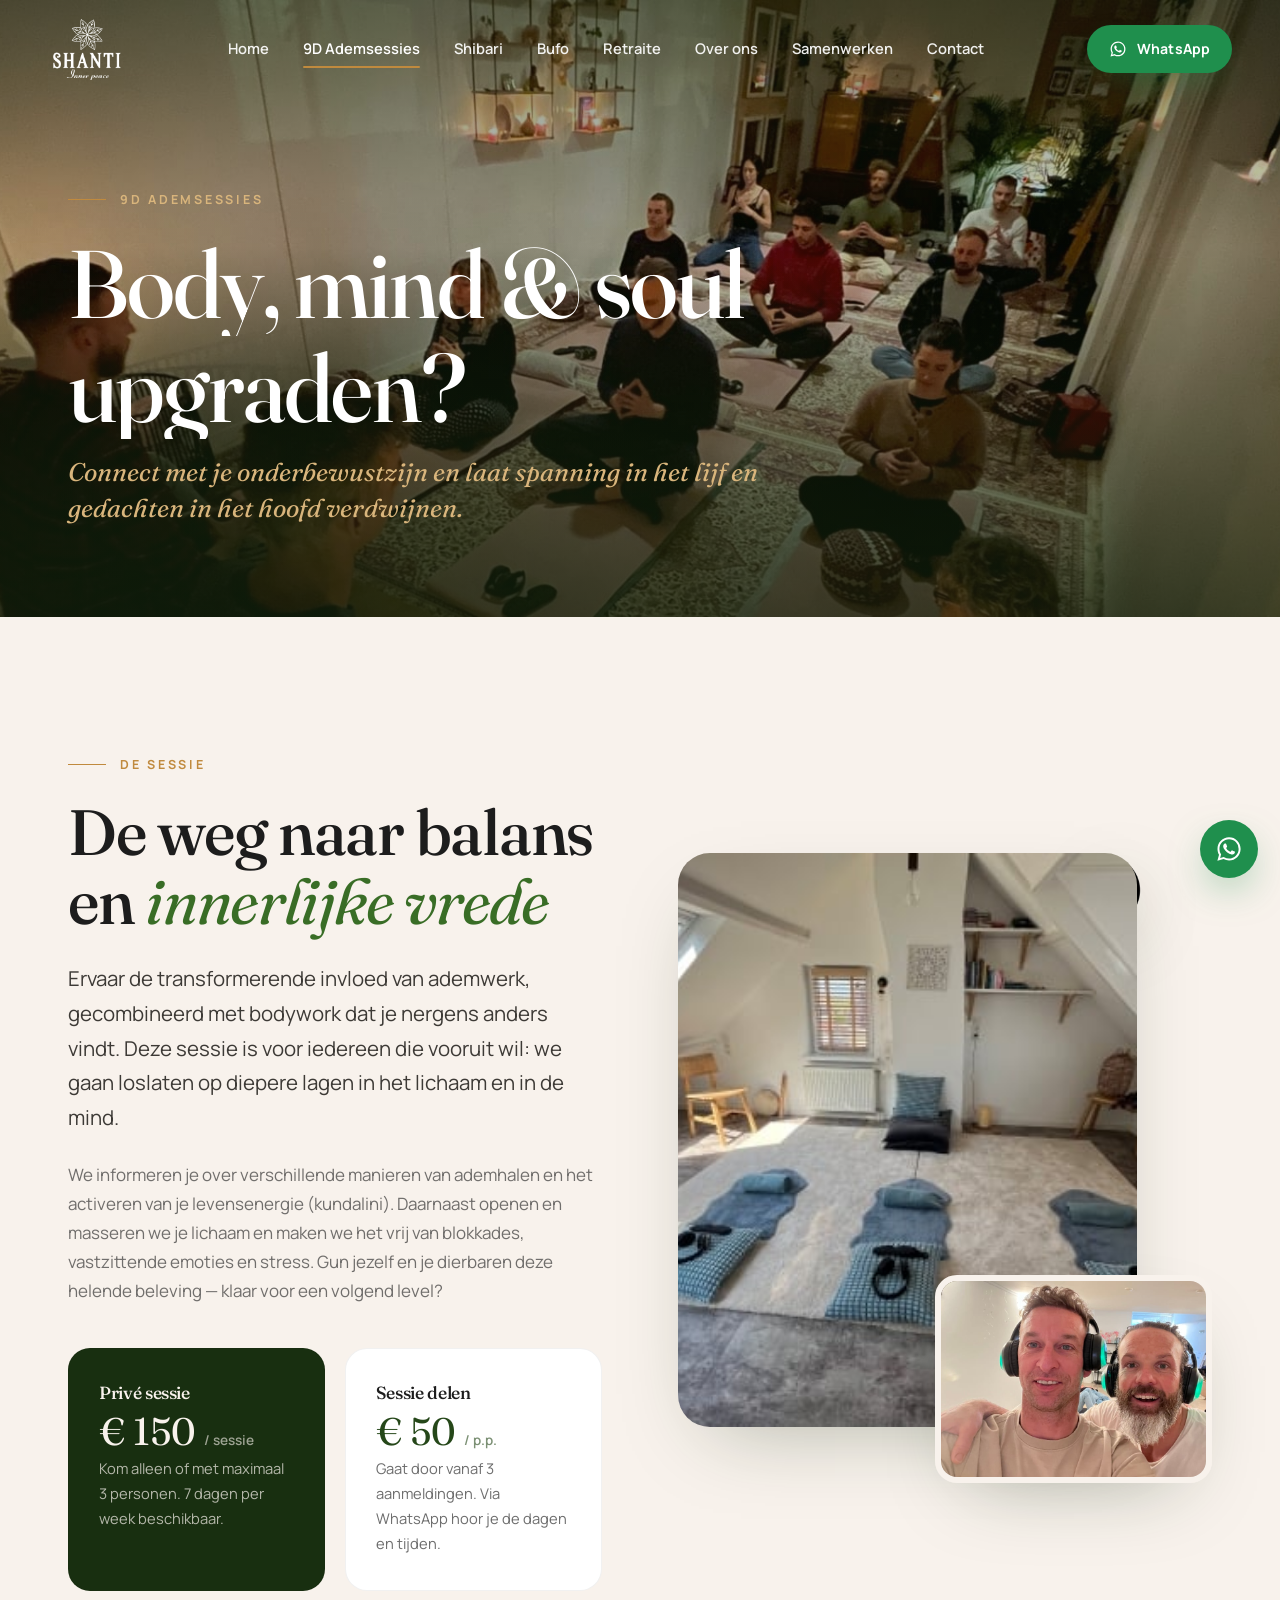
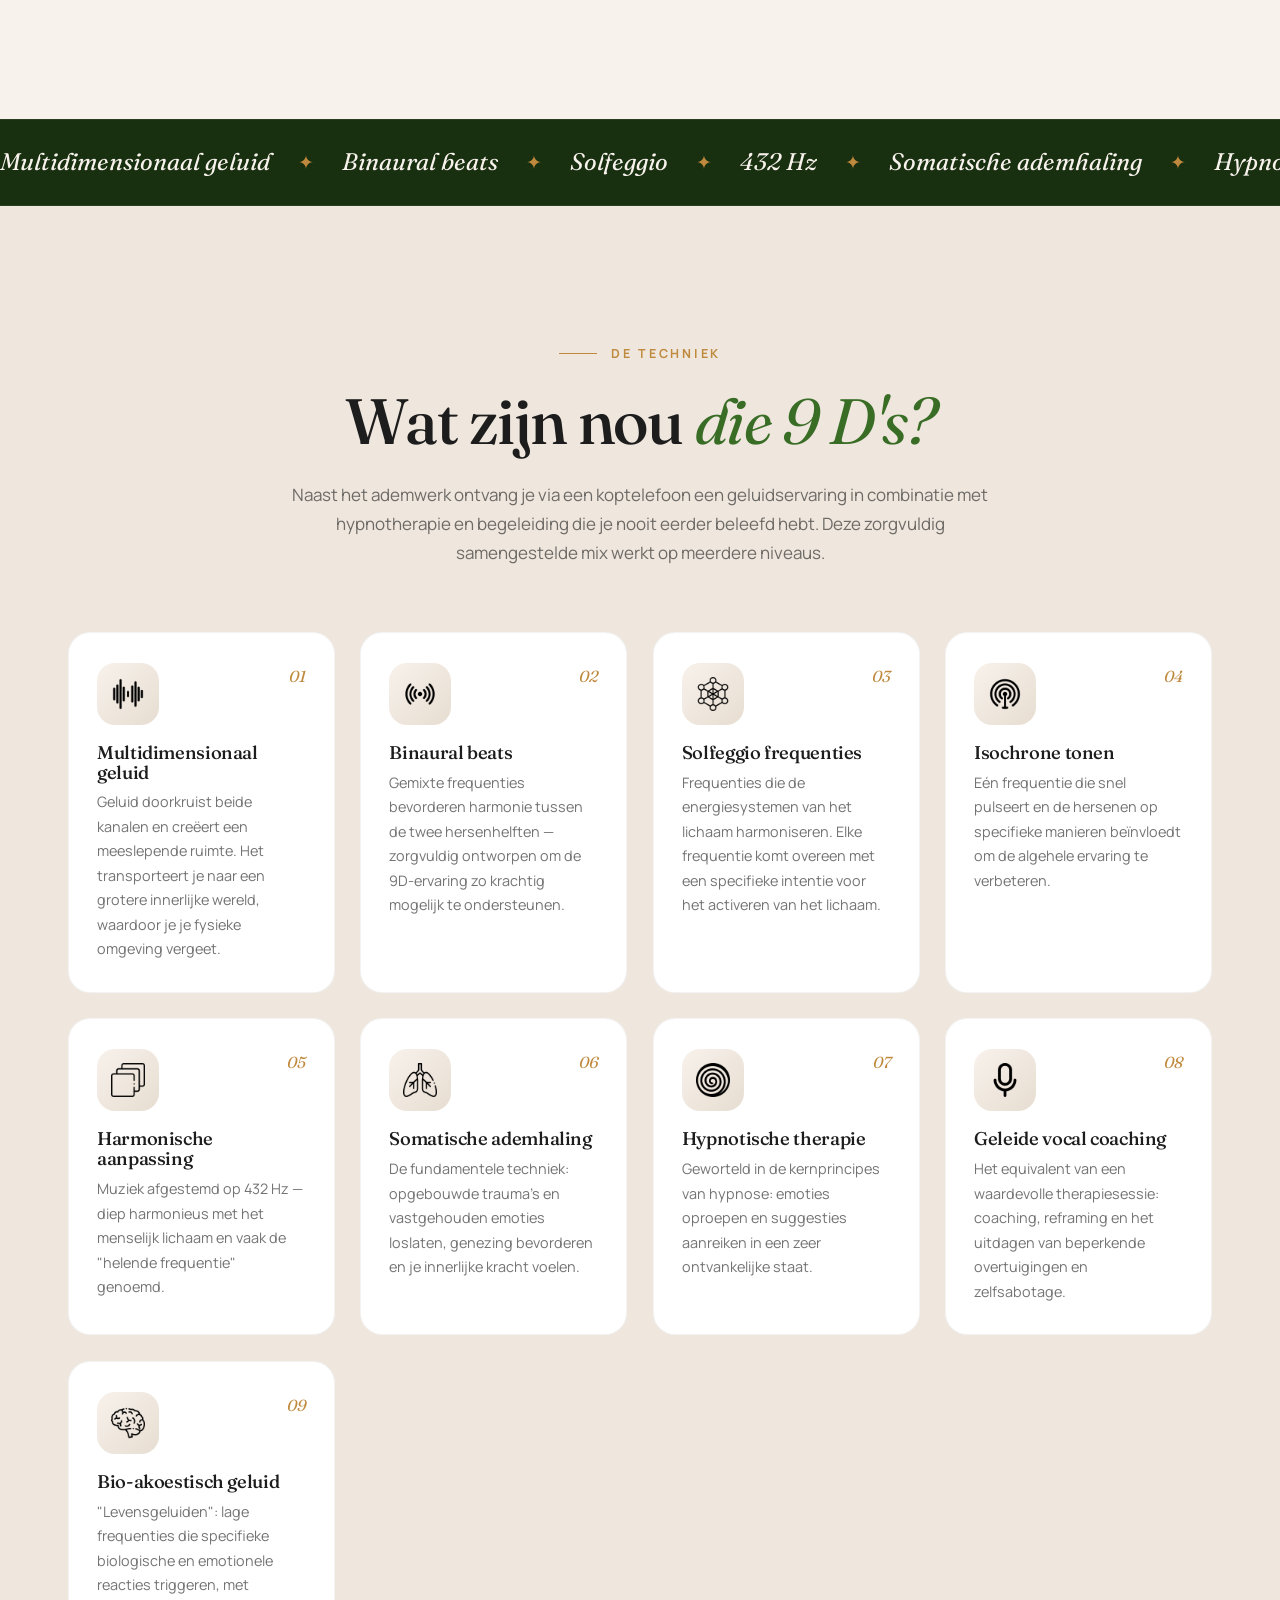
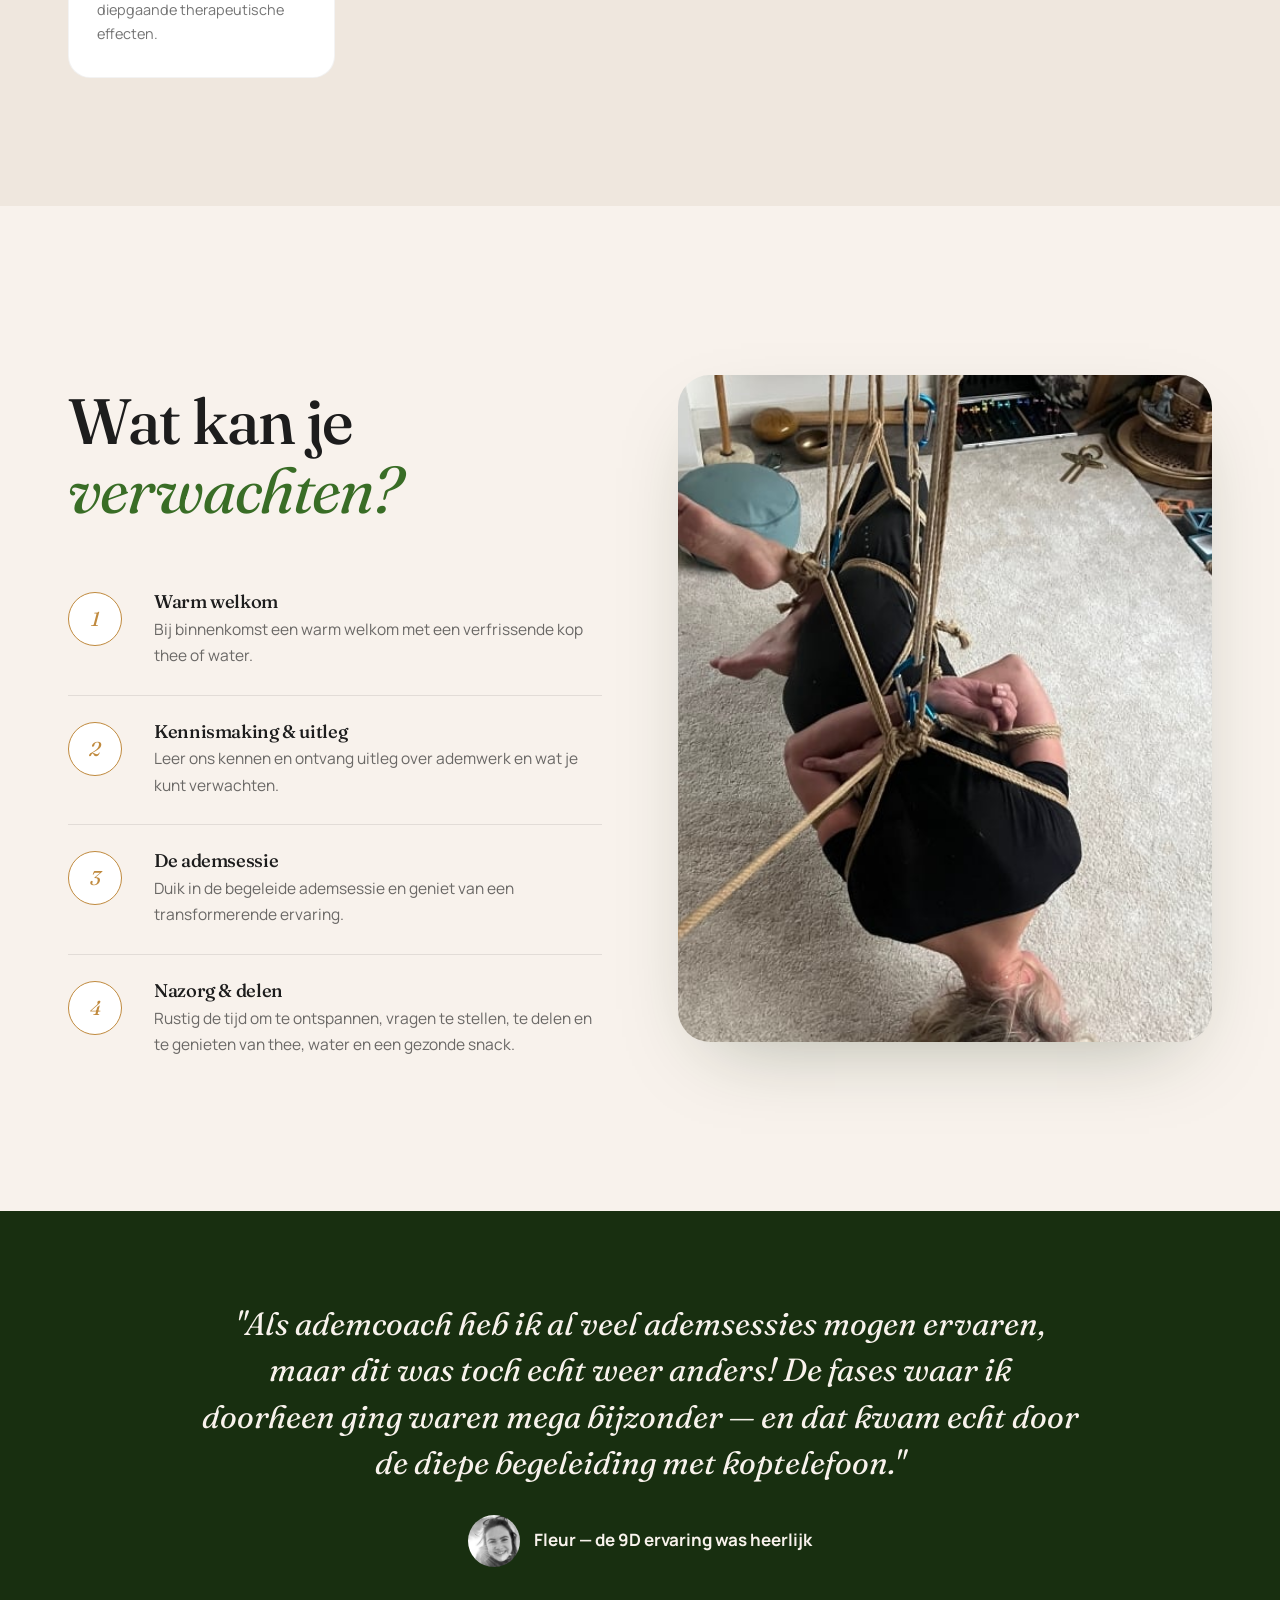
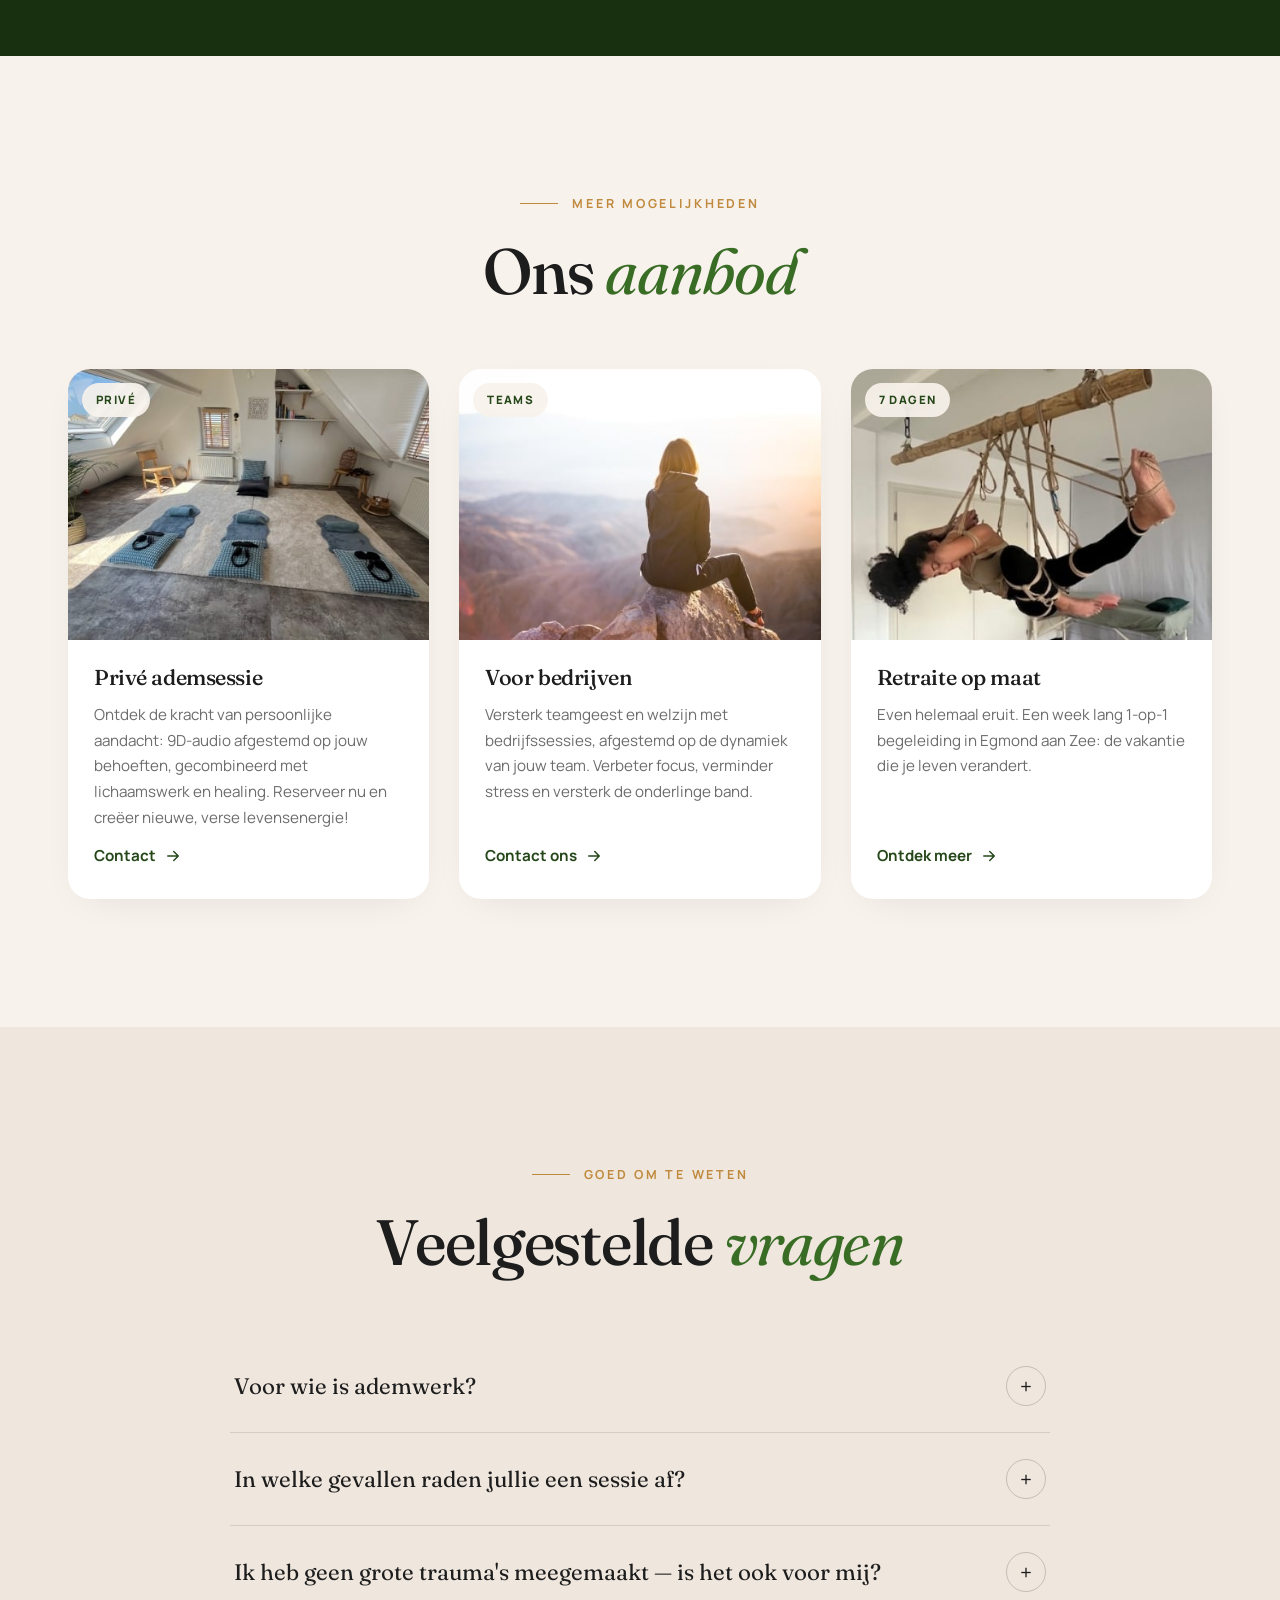
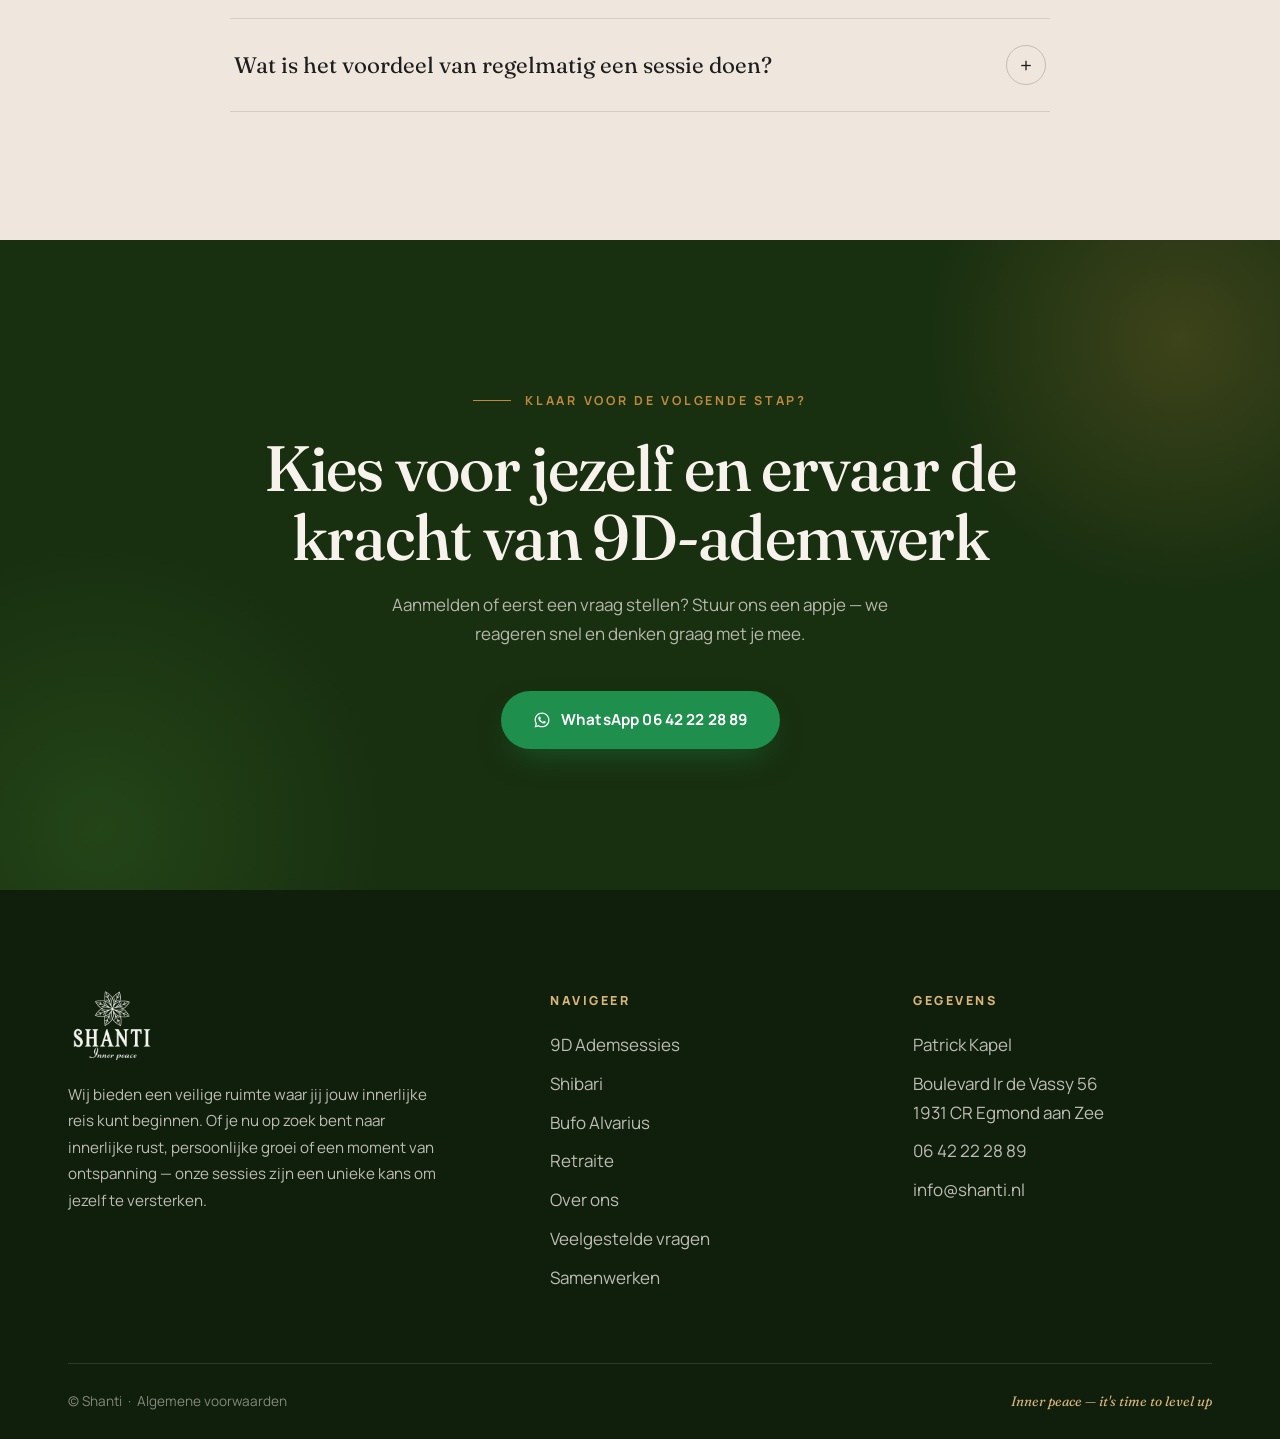
==== 9d-ademsessies.html @ 588453ff "Shanti website remake — moderne UI met behoud van originele assets en huisstijl Co-Authored-By: Clau" ====
<!DOCTYPE html>
<html lang="nl">
<head>
  <meta charset="UTF-8">
  <meta name="viewport" content="width=device-width, initial-scale=1.0">
  <title>9D Ademsessies — Shanti | Body, mind & soul upgraden</title>
  <meta name="description" content="Ervaar de transformerende kracht van 9D ademwerk gecombineerd met bodywork. Privé of in een groep, 7 dagen per week in Egmond aan Zee.">
  <link rel="icon" type="image/png" href="assets/img/118963-t_a25df9db78f440069de11b33a44d180a-500x500.png">
  <link rel="preconnect" href="https://fonts.googleapis.com">
  <link rel="preconnect" href="https://fonts.gstatic.com" crossorigin>
  <link href="https://fonts.googleapis.com/css2?family=Fraunces:ital,opsz,wght@0,9..144,400;0,9..144,500;0,9..144,600;1,9..144,400;1,9..144,500&family=Manrope:wght@400;600;700;800&display=swap" rel="stylesheet">
  <link rel="stylesheet" href="assets/css/style.css">
</head>
<body>

  <header class="site-header header-on-hero">
    <div class="container-wide">
      <a class="brand" href="index.html" aria-label="Shanti — home">
        <img src="assets/img/phoenix-logo-350x120-2-1.png" alt="Shanti — Inner peace">
      </a>
      <nav class="main-nav" aria-label="Hoofdmenu">
        <a href="index.html">Home</a>
        <a href="9d-ademsessies.html" class="active">9D Ademsessies</a>
        <a href="shibari.html">Shibari</a>
        <a href="bufo.html">Bufo</a>
        <a href="retraite.html">Retraite</a>
        <a href="over-ons.html">Over ons</a>
        <a href="samenwerken.html">Samenwerken</a>
        <a href="contact.html">Contact</a>
      </nav>
      <div class="header-cta">
        <a class="btn btn-whatsapp" href="https://wa.me/31642222889" target="_blank" rel="noopener"><svg viewBox="0 0 24 24" fill="currentColor"><path d="M12.04 2c-5.46 0-9.9 4.44-9.9 9.9 0 1.75.46 3.45 1.32 4.95L2.05 22l5.27-1.38a9.87 9.87 0 0 0 4.72 1.2h.01c5.46 0 9.9-4.44 9.9-9.9 0-2.65-1.03-5.14-2.9-7.01A9.82 9.82 0 0 0 12.04 2zm0 18.15h-.01a8.2 8.2 0 0 1-4.18-1.15l-.3-.18-3.12.82.83-3.04-.2-.31a8.2 8.2 0 0 1-1.26-4.38c0-4.54 3.7-8.23 8.24-8.23 2.2 0 4.27.86 5.82 2.42a8.18 8.18 0 0 1 2.41 5.83c0 4.54-3.7 8.22-8.23 8.22zm4.52-6.16c-.25-.12-1.47-.72-1.69-.81-.23-.08-.39-.12-.56.13-.17.24-.64.8-.78.97-.14.16-.29.18-.54.06-.25-.12-1.05-.39-1.99-1.23-.74-.66-1.23-1.47-1.38-1.72-.14-.25-.02-.38.11-.51.11-.11.25-.29.37-.43.12-.14.17-.25.25-.41.08-.17.04-.31-.02-.43-.06-.12-.56-1.34-.76-1.84-.2-.48-.41-.42-.56-.43h-.48c-.17 0-.43.06-.66.31-.22.25-.86.85-.86 2.07 0 1.22.89 2.4 1.01 2.56.12.17 1.75 2.67 4.23 3.74.59.26 1.05.41 1.41.52.59.19 1.13.16 1.56.1.48-.07 1.47-.6 1.67-1.18.21-.58.21-1.07.15-1.18-.06-.1-.23-.16-.48-.28z"/></svg> WhatsApp</a>
      </div>
      <button class="nav-toggle" aria-label="Menu" aria-expanded="false"><span></span><span></span><span></span></button>
    </div>
  </header>

  <div class="mobile-menu" aria-hidden="true">
    <a class="menu-link" href="index.html"><span class="num">01</span>Home</a>
    <a class="menu-link active" href="9d-ademsessies.html"><span class="num">02</span>9D Ademsessies</a>
    <a class="menu-link" href="shibari.html"><span class="num">03</span>Shibari</a>
    <a class="menu-link" href="bufo.html"><span class="num">04</span>Bufo</a>
    <a class="menu-link" href="retraite.html"><span class="num">05</span>Retraite</a>
    <a class="menu-link" href="over-ons.html"><span class="num">06</span>Over ons</a>
    <a class="menu-link" href="samenwerken.html"><span class="num">07</span>Samenwerken</a>
    <a class="menu-link" href="contact.html"><span class="num">08</span>Contact</a>
    <div class="menu-footer">
      Boulevard Ir de Vassy 56, Egmond aan Zee<br>
      <a href="https://wa.me/31642222889">06 42 22 28 89</a> &nbsp;·&nbsp; <a href="mailto:info@shanti.nl">info@shanti.nl</a>
    </div>
  </div>

  <main>

  <section class="page-hero">
    <div class="hero-media">
      <img src="assets/img/image000013-1920x650-1.jpeg" alt="">
    </div>
    <div class="hero-overlay"></div>
    <div class="hero-content">
      <div class="container">
        <span class="eyebrow" style="color:var(--gold-soft)" data-reveal>9D Ademsessies</span>
        <h1 class="display-xl words">Body, mind &amp; soul upgraden?</h1>
        <p class="hero-sub" data-reveal>Connect met je onderbewustzijn en laat spanning in het lijf en gedachten in het hoofd verdwijnen.</p>
      </div>
    </div>
  </section>

  <section class="section">
    <div class="container">
      <div class="split">
        <div>
          <span class="eyebrow" data-reveal>De sessie</span>
          <h2 class="display-lg" data-reveal>De weg naar balans en <em class="accent">innerlijke vrede</em></h2>
          <p class="lead mt-2" data-reveal>Ervaar de transformerende invloed van ademwerk, gecombineerd met bodywork dat je nergens anders vindt. Deze sessie is voor iedereen die vooruit wil: we gaan loslaten op diepere lagen in het lichaam en in de mind.</p>
          <p class="mt-2 muted" data-reveal>We informeren je over verschillende manieren van ademhalen en het activeren van je levensenergie (kundalini). Daarnaast openen en masseren we je lichaam en maken we het vrij van blokkades, vastzittende emoties en stress. Gun jezelf en je dierbaren deze helende beleving — klaar voor een volgend level?</p>
          <div class="price-cards mt-3" data-stagger>
            <div class="price-card featured">
              <h3>Privé sessie</h3>
              <div class="price">€ 150 <small>/ sessie</small></div>
              <p>Kom alleen of met maximaal 3 personen. 7 dagen per week beschikbaar.</p>
            </div>
            <div class="price-card">
              <h3>Sessie delen</h3>
              <div class="price">€ 50 <small>/ p.p.</small></div>
              <p>Gaat door vanaf 3 aanmeldingen. Via WhatsApp hoor je de dagen en tijden.</p>
            </div>
          </div>
        </div>
        <div class="split-media">
          <div class="collage" data-reveal="scale">
            <img class="badge-float" src="assets/img/9d-verified-facilitator-b-2-500x495.png" alt="9D Verified Facilitator">
            <div class="frame frame-main"><img src="assets/img/img_7034-450x338.jpg" alt="De 9D sessieruimte" loading="lazy"></div>
            <div class="frame-float"><img src="assets/img/img_7492-800x600-1.jpg" alt="Deelnemers tijdens een ademsessie" loading="lazy"></div>
          </div>
        </div>
      </div>
    </div>
  </section>

  <div class="marquee" aria-hidden="true">
    <div class="marquee-track">
      <span>Multidimensionaal geluid</span><span>Binaural beats</span><span>Solfeggio</span><span>432 Hz</span><span>Somatische ademhaling</span><span>Hypnotherapie</span>
      <span>Multidimensionaal geluid</span><span>Binaural beats</span><span>Solfeggio</span><span>432 Hz</span><span>Somatische ademhaling</span><span>Hypnotherapie</span>
    </div>
  </div>

  <section class="section bg-cream-2">
    <div class="container">
      <div class="section-head center">
        <span class="eyebrow" data-reveal>De techniek</span>
        <h2 class="display-lg" data-reveal>Wat zijn nou <em class="accent">die 9 D's?</em></h2>
        <p class="mt-2 muted" data-reveal>Naast het ademwerk ontvang je via een koptelefoon een geluidservaring in combinatie met hypnotherapie en begeleiding die je nooit eerder beleefd hebt. Deze zorgvuldig samengestelde mix werkt op meerdere niveaus.</p>
      </div>
      <div class="icon-grid" data-stagger>
        <div class="icon-card"><span class="num">01</span><div class="icon-wrap"><img src="assets/img/sound-90x90.png" alt=""></div><h3>Multidimensionaal geluid</h3><p>Geluid doorkruist beide kanalen en creëert een meeslepende ruimte. Het transporteert je naar een grotere innerlijke wereld, waardoor je je fysieke omgeving vergeet.</p></div>
        <div class="icon-card"><span class="num">02</span><div class="icon-wrap"><img src="assets/img/frequency-90x90.png" alt=""></div><h3>Binaural beats</h3><p>Gemixte frequenties bevorderen harmonie tussen de twee hersenhelften — zorgvuldig ontworpen om de 9D-ervaring zo krachtig mogelijk te ondersteunen.</p></div>
        <div class="icon-card"><span class="num">03</span><div class="icon-wrap"><img src="assets/img/hexagon-90x90.png" alt=""></div><h3>Solfeggio frequenties</h3><p>Frequenties die de energiesystemen van het lichaam harmoniseren. Elke frequentie komt overeen met een specifieke intentie voor het activeren van het lichaam.</p></div>
        <div class="icon-card"><span class="num">04</span><div class="icon-wrap"><img src="assets/img/radio-antenna-90x90.png" alt=""></div><h3>Isochrone tonen</h3><p>Eén frequentie die snel pulseert en de hersenen op specifieke manieren beïnvloedt om de algehele ervaring te verbeteren.</p></div>
        <div class="icon-card"><span class="num">05</span><div class="icon-wrap"><img src="assets/img/layer-90x90.png" alt=""></div><h3>Harmonische aanpassing</h3><p>Muziek afgestemd op 432 Hz — diep harmonieus met het menselijk lichaam en vaak de "helende frequentie" genoemd.</p></div>
        <div class="icon-card"><span class="num">06</span><div class="icon-wrap"><img src="assets/img/lungs-90x90.png" alt=""></div><h3>Somatische ademhaling</h3><p>De fundamentele techniek: opgebouwde trauma's en vastgehouden emoties loslaten, genezing bevorderen en je innerlijke kracht voelen.</p></div>
        <div class="icon-card"><span class="num">07</span><div class="icon-wrap"><img src="assets/img/hypnosis-90x90-1.png" alt=""></div><h3>Hypnotische therapie</h3><p>Geworteld in de kernprincipes van hypnose: emoties oproepen en suggesties aanreiken in een zeer ontvankelijke staat.</p></div>
        <div class="icon-card"><span class="num">08</span><div class="icon-wrap"><img src="assets/img/microphone-90x90.png" alt=""></div><h3>Geleide vocal coaching</h3><p>Het equivalent van een waardevolle therapiesessie: coaching, reframing en het uitdagen van beperkende overtuigingen en zelfsabotage.</p></div>
        <div class="icon-card"><span class="num">09</span><div class="icon-wrap"><img src="assets/img/brainstorm-90x90.png" alt=""></div><h3>Bio-akoestisch geluid</h3><p>"Levensgeluiden": lage frequenties die specifieke biologische en emotionele reacties triggeren, met diepgaande therapeutische effecten.</p></div>
      </div>
    </div>
  </section>

  <section class="section">
    <div class="container">
      <div class="split">
        <div>
          <span class="eyebrow" data-reveal>Zo werkt het</span>
          <h2 class="display-lg" data-reveal>Wat kan je <em class="accent">verwachten?</em></h2>
          <div class="steps mt-3">
            <div class="step" data-reveal><div class="step-num">1</div><div><h3>Warm welkom</h3><p>Bij binnenkomst een warm welkom met een verfrissende kop thee of water.</p></div></div>
            <div class="step" data-reveal><div class="step-num">2</div><div><h3>Kennismaking &amp; uitleg</h3><p>Leer ons kennen en ontvang uitleg over ademwerk en wat je kunt verwachten.</p></div></div>
            <div class="step" data-reveal><div class="step-num">3</div><div><h3>De ademsessie</h3><p>Duik in de begeleide ademsessie en geniet van een transformerende ervaring.</p></div></div>
            <div class="step" data-reveal><div class="step-num">4</div><div><h3>Nazorg &amp; delen</h3><p>Rustig de tijd om te ontspannen, vragen te stellen, te delen en te genieten van thee, water en een gezonde snack.</p></div></div>
          </div>
        </div>
        <div class="split-media">
          <div class="frame frame-tall" data-reveal="scale"><img src="assets/img/img_7739-800x600-1.jpg" alt="Begeleiding tijdens een sessie" loading="lazy"></div>
        </div>
      </div>
    </div>
  </section>

  <section class="section bg-green on-dark section-tight">
    <div class="container">
      <div class="quote-featured" data-reveal>
        <blockquote>"Als ademcoach heb ik al veel ademsessies mogen ervaren, maar dit was toch echt weer anders! De fases waar ik doorheen ging waren mega bijzonder — en dat kwam echt door de diepe begeleiding met koptelefoon."</blockquote>
        <div class="quote-author"><img src="assets/img/amelie-120x120.jpg" alt="">Fleur — de 9D ervaring was heerlijk</div>
      </div>
    </div>
  </section>

  <section class="section">
    <div class="container">
      <div class="section-head center">
        <span class="eyebrow" data-reveal>Meer mogelijkheden</span>
        <h2 class="display-lg" data-reveal>Ons <em class="accent">aanbod</em></h2>
      </div>
      <div class="cards-grid" data-stagger>
        <a class="offer-card" href="contact.html">
          <div class="card-media"><span class="card-tag">Privé</span><img src="assets/img/img_7034-1-500x333.jpg" alt="Privé ademsessie" loading="lazy"></div>
          <div class="card-body">
            <h3>Privé ademsessie</h3>
            <p>Ontdek de kracht van persoonlijke aandacht: 9D-audio afgestemd op jouw behoeften, gecombineerd met lichaamswerk en healing. Reserveer nu en creëer nieuwe, verse levensenergie!</p>
            <span class="link-arrow">Contact <svg viewBox="0 0 24 24" fill="none" stroke="currentColor" stroke-width="2" stroke-linecap="round" stroke-linejoin="round"><path d="M5 12h14M13 6l6 6-6 6"/></svg></span>
          </div>
        </a>
        <a class="offer-card" href="samenwerken.html">
          <div class="card-media"><span class="card-tag">Teams</span><img src="assets/img/people-2591874_1280-500x333-2.jpg" alt="Bedrijfssessies" loading="lazy"></div>
          <div class="card-body">
            <h3>Voor bedrijven</h3>
            <p>Versterk teamgeest en welzijn met bedrijfssessies, afgestemd op de dynamiek van jouw team. Verbeter focus, verminder stress en versterk de onderlinge band.</p>
            <span class="link-arrow">Contact ons <svg viewBox="0 0 24 24" fill="none" stroke="currentColor" stroke-width="2" stroke-linecap="round" stroke-linejoin="round"><path d="M5 12h14M13 6l6 6-6 6"/></svg></span>
          </div>
        </a>
        <a class="offer-card" href="retraite.html">
          <div class="card-media"><span class="card-tag">7 dagen</span><img src="assets/img/img_7881-500x333-1.jpg" alt="Retraite" loading="lazy"></div>
          <div class="card-body">
            <h3>Retraite op maat</h3>
            <p>Even helemaal eruit. Een week lang 1-op-1 begeleiding in Egmond aan Zee: de vakantie die je leven verandert.</p>
            <span class="link-arrow">Ontdek meer <svg viewBox="0 0 24 24" fill="none" stroke="currentColor" stroke-width="2" stroke-linecap="round" stroke-linejoin="round"><path d="M5 12h14M13 6l6 6-6 6"/></svg></span>
          </div>
        </a>
      </div>
    </div>
  </section>

  <section class="section bg-cream-2">
    <div class="container">
      <div class="section-head center">
        <span class="eyebrow" data-reveal>Goed om te weten</span>
        <h2 class="display-lg" data-reveal>Veelgestelde <em class="accent">vragen</em></h2>
      </div>
      <div class="accordion" data-reveal>
        <details>
          <summary>Voor wie is ademwerk? <span class="acc-icon"></span></summary>
          <div class="acc-body"><p>Een ademsessie werkt helend op diverse niveaus. Het geeft je de kans om negatieve overtuigingen los te laten, zelfoordelen te verminderen en vastzittende emoties en blokkades vrij te laten. Voel je het verlangen om in je kracht te staan en innerlijke vrijheid te ervaren, dan is ademwerk iets voor jou.</p></div>
        </details>
        <details>
          <summary>In welke gevallen raden jullie een sessie af? <span class="acc-icon"></span></summary>
          <div class="acc-body"><p>Helaas zijn er enkele gevallen waarin deelname aan dit soort transformationeel ademwerk niet mogelijk is:</p>
          <ul><li>Als je momenteel zware medicatie gebruikt</li><li>Bij cardiovasculaire problemen of een hoge hartslag of bloeddruk (boven 140/90)</li><li>Bij een voorgeschiedenis van epilepsie</li><li>Na een recente operatie</li><li>Bij netvliesloslating</li><li>Bij schizofrenie, een andere extreme stoornis of psychose</li><li>Bij een bipolaire depressie</li></ul>
          <p>Dit is om de veiligheid en het welzijn van alle deelnemers te waarborgen.</p></div>
        </details>
        <details>
          <summary>Ik heb geen grote trauma's meegemaakt — is het ook voor mij? <span class="acc-icon"></span></summary>
          <div class="acc-body"><p>Je hoeft geen grote, heftige dingen meegemaakt te hebben om te ervaren dat er dingen zijn die je tegenhouden. Van kinds af aan leren wij gedragingen en gedachtepatronen aan die ons vormen — veelal om ons te beschermen in de situatie van toen. Ervaar je dat aangeleerde overtuigingen je nu niet meer dienen? Doe je soms dingen die niet in lijn zijn met wat je werkelijk vindt? Ervaar je spanning of pijntjes in je lichaam? Dan zou het heel goed kunnen dat je baat hebt bij ademsessies. Vragen over jouw situatie? Kom in contact!</p></div>
        </details>
        <details>
          <summary>Wat is het voordeel van regelmatig een sessie doen? <span class="acc-icon"></span></summary>
          <div class="acc-body"><p>Al bij een eenmalige sessie heb je meestal veel baat. Daarnaast heb je er — net als bij sport, yoga en meditatie — veel profijt van om het regelmatig te doen. Onbewust slaan we veel op in ons lichaam; het opschonen daarvan gaat het beste bij meerdere sessies. Consistent ademsessies blijven doen heeft grote voordelen voor je algehele gezondheid.</p></div>
        </details>
      </div>
    </div>
  </section>

  <section class="cta-band on-dark">
    <div class="container">
      <span class="eyebrow" data-reveal>Klaar voor de volgende stap?</span>
      <h2 class="display-lg" data-reveal>Kies voor jezelf en ervaar de kracht van 9D-ademwerk</h2>
      <p data-reveal>Aanmelden of eerst een vraag stellen? Stuur ons een appje — we reageren snel en denken graag met je mee.</p>
      <div class="hero-actions mt-3" data-reveal>
        <a class="btn btn-whatsapp" href="https://wa.me/31642222889" target="_blank" rel="noopener"><svg viewBox="0 0 24 24" fill="currentColor"><path d="M12.04 2c-5.46 0-9.9 4.44-9.9 9.9 0 1.75.46 3.45 1.32 4.95L2.05 22l5.27-1.38a9.87 9.87 0 0 0 4.72 1.2h.01c5.46 0 9.9-4.44 9.9-9.9 0-2.65-1.03-5.14-2.9-7.01A9.82 9.82 0 0 0 12.04 2zm0 18.15h-.01a8.2 8.2 0 0 1-4.18-1.15l-.3-.18-3.12.82.83-3.04-.2-.31a8.2 8.2 0 0 1-1.26-4.38c0-4.54 3.7-8.23 8.24-8.23 2.2 0 4.27.86 5.82 2.42a8.18 8.18 0 0 1 2.41 5.83c0 4.54-3.7 8.22-8.23 8.22zm4.52-6.16c-.25-.12-1.47-.72-1.69-.81-.23-.08-.39-.12-.56.13-.17.24-.64.8-.78.97-.14.16-.29.18-.54.06-.25-.12-1.05-.39-1.99-1.23-.74-.66-1.23-1.47-1.38-1.72-.14-.25-.02-.38.11-.51.11-.11.25-.29.37-.43.12-.14.17-.25.25-.41.08-.17.04-.31-.02-.43-.06-.12-.56-1.34-.76-1.84-.2-.48-.41-.42-.56-.43h-.48c-.17 0-.43.06-.66.31-.22.25-.86.85-.86 2.07 0 1.22.89 2.4 1.01 2.56.12.17 1.75 2.67 4.23 3.74.59.26 1.05.41 1.41.52.59.19 1.13.16 1.56.1.48-.07 1.47-.6 1.67-1.18.21-.58.21-1.07.15-1.18-.06-.1-.23-.16-.48-.28z"/></svg> WhatsApp 06 42 22 28 89</a>

      </div>
    </div>
  </section>

  </main>

  <footer class="site-footer">
    <div class="container">
      <div class="footer-grid">
        <div>
          <a class="brand" href="index.html"><img src="assets/img/phoenix-logo-350x120-2-1.png" alt="Shanti"></a>
          <p class="footer-mission">Wij bieden een veilige ruimte waar jij jouw innerlijke reis kunt beginnen. Of je nu op zoek bent naar innerlijke rust, persoonlijke groei of een moment van ontspanning — onze sessies zijn een unieke kans om jezelf te versterken.</p>
        </div>
        <div>
          <h4>Navigeer</h4>
          <ul>
            <li><a href="9d-ademsessies.html">9D Ademsessies</a></li>
            <li><a href="shibari.html">Shibari</a></li>
            <li><a href="bufo.html">Bufo Alvarius</a></li>
            <li><a href="retraite.html">Retraite</a></li>
            <li><a href="over-ons.html">Over ons</a></li>
            <li><a href="faq.html">Veelgestelde vragen</a></li>
            <li><a href="samenwerken.html">Samenwerken</a></li>
          </ul>
        </div>
        <div>
          <h4>Gegevens</h4>
          <ul>
            <li>Patrick Kapel</li>
            <li>Boulevard Ir de Vassy 56<br>1931 CR Egmond aan Zee</li>
            <li><a href="tel:+31642222889">06 42 22 28 89</a></li>
            <li><a href="mailto:info@shanti.nl">info@shanti.nl</a></li>
          </ul>
        </div>
      </div>
      <div class="footer-bottom">
        <span>© Shanti &nbsp;·&nbsp; <a href="assets/docs/algemene-voorwaarden.pdf" target="_blank" rel="noopener">Algemene voorwaarden</a></span>
        <span class="footer-tagline">Inner peace — it's time to level up</span>
      </div>
    </div>
  </footer>

  <a class="wa-float" href="https://wa.me/31642222889" target="_blank" rel="noopener" aria-label="WhatsApp ons"><svg viewBox="0 0 24 24" fill="currentColor"><path d="M12.04 2c-5.46 0-9.9 4.44-9.9 9.9 0 1.75.46 3.45 1.32 4.95L2.05 22l5.27-1.38a9.87 9.87 0 0 0 4.72 1.2h.01c5.46 0 9.9-4.44 9.9-9.9 0-2.65-1.03-5.14-2.9-7.01A9.82 9.82 0 0 0 12.04 2zm0 18.15h-.01a8.2 8.2 0 0 1-4.18-1.15l-.3-.18-3.12.82.83-3.04-.2-.31a8.2 8.2 0 0 1-1.26-4.38c0-4.54 3.7-8.23 8.24-8.23 2.2 0 4.27.86 5.82 2.42a8.18 8.18 0 0 1 2.41 5.83c0 4.54-3.7 8.22-8.23 8.22zm4.52-6.16c-.25-.12-1.47-.72-1.69-.81-.23-.08-.39-.12-.56.13-.17.24-.64.8-.78.97-.14.16-.29.18-.54.06-.25-.12-1.05-.39-1.99-1.23-.74-.66-1.23-1.47-1.38-1.72-.14-.25-.02-.38.11-.51.11-.11.25-.29.37-.43.12-.14.17-.25.25-.41.08-.17.04-.31-.02-.43-.06-.12-.56-1.34-.76-1.84-.2-.48-.41-.42-.56-.43h-.48c-.17 0-.43.06-.66.31-.22.25-.86.85-.86 2.07 0 1.22.89 2.4 1.01 2.56.12.17 1.75 2.67 4.23 3.74.59.26 1.05.41 1.41.52.59.19 1.13.16 1.56.1.48-.07 1.47-.6 1.67-1.18.21-.58.21-1.07.15-1.18-.06-.1-.23-.16-.48-.28z"/></svg></a>

  <script src="assets/js/main.js"></script>
</body>
</html>
---- assets/css/style.css ----
/* ============================================================
   SHANTI — Inner Peace
   Design system: warm crème, diepgroen, goud (uit het logo)
   Typografie: Fraunces (display serif) + Manrope (sans)
   ============================================================ */

:root {
  --cream: #F8F2EC;
  --cream-2: #EFE7DE;
  --cream-3: #E7DDD1;
  --ink: #1D1D1D;
  --ink-soft: #3d3a36;
  --green: #254719;
  --green-deep: #182f10;
  --green-dark: #101F0B;
  --green-2: #396d26;
  --gold: #C08A3E;
  --gold-soft: #D9B57C;
  --white: #ffffff;

  --font-display: "Fraunces", Georgia, serif;
  --font-body: "Manrope", -apple-system, "Helvetica Neue", sans-serif;

  --radius: 22px;
  --radius-lg: 32px;
  --container: 1240px;
  --gutter: clamp(20px, 4vw, 48px);

  --ease-out: cubic-bezier(.22, 1, .36, 1);
  --shadow-soft: 0 20px 60px -25px rgba(29, 29, 29, .25);
  --shadow-card: 0 30px 80px -35px rgba(24, 47, 16, .35);
}

/* ---------- Reset ---------- */
*, *::before, *::after { box-sizing: border-box; margin: 0; padding: 0; }
html { scroll-behavior: smooth; }
body {
  font-family: var(--font-body);
  font-size: 17px;
  line-height: 1.7;
  color: var(--ink);
  background: var(--cream);
  -webkit-font-smoothing: antialiased;
  overflow-x: hidden;
}
img { max-width: 100%; display: block; }
a { color: inherit; text-decoration: none; }
ul, ol { list-style: none; }
button { font: inherit; cursor: pointer; background: none; border: none; color: inherit; }
::selection { background: var(--green); color: var(--cream); }

/* ---------- Typography ---------- */
h1, h2, h3, .display {
  font-family: var(--font-display);
  font-weight: 500;
  line-height: 1.08;
  letter-spacing: -0.02em;
  color: var(--ink);
}
.display-xl { font-size: clamp(2.9rem, 7.5vw, 6.2rem); }
.display-lg { font-size: clamp(2.3rem, 5vw, 4.2rem); }
.display-md { font-size: clamp(1.8rem, 3.4vw, 2.9rem); }
.display-sm { font-size: clamp(1.35rem, 2.2vw, 1.8rem); }
em.accent {
  font-style: italic;
  font-weight: 400;
  color: var(--green-2);
}
.on-dark em.accent { color: var(--gold-soft); }
.lead { font-size: clamp(1.05rem, 1.6vw, 1.3rem); color: var(--ink-soft); }
.muted { color: rgba(29,29,29,.62); }

.eyebrow {
  display: inline-flex;
  align-items: center;
  gap: 14px;
  font-size: .78rem;
  font-weight: 700;
  letter-spacing: .22em;
  text-transform: uppercase;
  color: var(--gold);
  margin-bottom: 22px;
}
.eyebrow::before {
  content: "";
  width: 38px; height: 1px;
  background: var(--gold);
}

/* ---------- Layout ---------- */
.container { max-width: var(--container); margin: 0 auto; padding: 0 var(--gutter); }
.container-wide { max-width: 1440px; margin: 0 auto; padding: 0 var(--gutter); }
section { position: relative; }
.section { padding: clamp(70px, 10vw, 140px) 0; }
.section-tight { padding: clamp(50px, 7vw, 90px) 0; }
.bg-cream-2 { background: var(--cream-2); }
.bg-green { background: var(--green-deep); }
.on-dark, .on-dark h1, .on-dark h2, .on-dark h3, .on-dark p { color: var(--cream); }
.on-dark .muted { color: rgba(248,242,236,.65); }

.split {
  display: grid;
  grid-template-columns: 1fr 1fr;
  gap: clamp(40px, 6vw, 90px);
  align-items: center;
}
.split.reverse > .split-media { order: 2; }
@media (max-width: 900px) {
  .split { grid-template-columns: 1fr; }
  .split.reverse > .split-media { order: 0; }
}

/* ---------- Buttons ---------- */
.btn {
  display: inline-flex;
  align-items: center;
  gap: 10px;
  padding: 16px 32px;
  border-radius: 999px;
  font-weight: 700;
  font-size: .95rem;
  letter-spacing: .01em;
  transition: transform .35s var(--ease-out), box-shadow .35s var(--ease-out), background .3s, color .3s, border-color .3s;
  will-change: transform;
}
.btn:hover { transform: translateY(-3px); }
.btn:active { transform: translateY(-1px); }
.btn svg { width: 18px; height: 18px; flex: none; }
.btn-primary {
  background: var(--green);
  color: var(--cream);
  box-shadow: 0 14px 34px -14px rgba(37, 71, 25, .55);
}
.btn-primary:hover { background: var(--green-2); box-shadow: 0 20px 40px -14px rgba(37, 71, 25, .6); }
.btn-gold {
  background: var(--gold);
  color: var(--white);
  box-shadow: 0 14px 34px -14px rgba(192, 138, 62, .6);
}
.btn-gold:hover { background: #ad7a32; }
.btn-outline {
  border: 1.5px solid rgba(29,29,29,.25);
  color: var(--ink);
  background: transparent;
}
.btn-outline:hover { border-color: var(--green); color: var(--green); }
.on-dark .btn-outline { border-color: rgba(248,242,236,.4); color: var(--cream); }
.on-dark .btn-outline:hover { border-color: var(--gold-soft); color: var(--gold-soft); }
.btn-whatsapp {
  background: #1f8f4d;
  color: #fff;
  box-shadow: 0 14px 34px -14px rgba(31, 143, 77, .55);
}
.btn-whatsapp:hover { background: #23a257; }

.link-arrow {
  display: inline-flex;
  align-items: center;
  gap: 8px;
  font-weight: 700;
  color: var(--green);
  font-size: .95rem;
}
.link-arrow svg { width: 18px; height: 18px; transition: transform .3s var(--ease-out); }
.link-arrow:hover svg { transform: translateX(6px); }

/* ---------- Header ---------- */
.site-header {
  position: fixed;
  inset: 0 0 auto 0;
  z-index: 100;
  transition: background .4s, box-shadow .4s, padding .4s;
  padding: 18px 0;
}
.site-header .container-wide {
  display: flex;
  align-items: center;
  justify-content: space-between;
  gap: 24px;
}
.site-header.scrolled {
  background: rgba(248, 242, 236, .88);
  -webkit-backdrop-filter: blur(14px);
  backdrop-filter: blur(14px);
  box-shadow: 0 1px 0 rgba(29,29,29,.07), 0 12px 40px -20px rgba(29,29,29,.18);
  padding: 10px 0;
}
.brand { display: flex; align-items: center; flex: none; }
.brand img { height: 62px; width: auto; transition: height .4s; }
.site-header.scrolled .brand img { height: 48px; }

.main-nav { display: flex; align-items: center; gap: 6px; }
.main-nav a {
  padding: 10px 14px;
  font-size: .92rem;
  font-weight: 600;
  color: var(--ink);
  border-radius: 999px;
  transition: background .25s, color .25s;
  position: relative;
}
.main-nav a:hover { color: var(--green-2); }
.main-nav a.active { color: var(--green); }
.main-nav a.active::after {
  content: "";
  position: absolute;
  left: 14px; right: 14px; bottom: 4px;
  height: 2px;
  border-radius: 2px;
  background: var(--gold);
}
.header-cta { flex: none; }
.header-cta .btn { padding: 12px 22px; font-size: .88rem; }

/* Header over hero (transparent, light text) */
.header-on-hero:not(.scrolled) .main-nav a { color: rgba(255,255,255,.92); }
.header-on-hero:not(.scrolled) .main-nav a:hover,
.header-on-hero:not(.scrolled) .main-nav a.active { color: #fff; }
.header-on-hero:not(.scrolled) .brand img { filter: brightness(0) invert(1); }

/* Burger */
.nav-toggle {
  display: none;
  width: 46px; height: 46px;
  border-radius: 50%;
  position: relative;
  z-index: 130;
  flex: none;
}
.nav-toggle span {
  position: absolute;
  left: 12px; right: 12px;
  height: 2px;
  background: var(--ink);
  border-radius: 2px;
  transition: transform .4s var(--ease-out), opacity .3s, background .3s, top .4s var(--ease-out);
}
.nav-toggle span:nth-child(1) { top: 17px; }
.nav-toggle span:nth-child(2) { top: 23px; }
.nav-toggle span:nth-child(3) { top: 29px; }
.header-on-hero:not(.scrolled) .nav-toggle span { background: #fff; }
body.nav-open .nav-toggle span { background: var(--cream) !important; }
body.nav-open .nav-toggle span:nth-child(1) { top: 23px; transform: rotate(45deg); }
body.nav-open .nav-toggle span:nth-child(2) { opacity: 0; }
body.nav-open .nav-toggle span:nth-child(3) { top: 23px; transform: rotate(-45deg); }

/* Mobile overlay menu */
.mobile-menu {
  position: fixed;
  inset: 0;
  z-index: 120;
  background: var(--green-dark);
  display: flex;
  flex-direction: column;
  justify-content: center;
  padding: 90px var(--gutter) 40px;
  opacity: 0;
  visibility: hidden;
  transition: opacity .45s var(--ease-out), visibility .45s;
}
body.nav-open .mobile-menu { opacity: 1; visibility: visible; }
.mobile-menu a.menu-link {
  font-family: var(--font-display);
  font-size: clamp(1.9rem, 7vw, 2.9rem);
  color: var(--cream);
  padding: 8px 0;
  display: flex;
  align-items: baseline;
  gap: 16px;
  opacity: 0;
  transform: translateY(26px);
  transition: opacity .5s var(--ease-out), transform .5s var(--ease-out), color .3s;
}
.mobile-menu a.menu-link:hover, .mobile-menu a.menu-link.active { color: var(--gold-soft); }
.mobile-menu a.menu-link .num {
  font-family: var(--font-body);
  font-size: .75rem;
  font-weight: 700;
  color: var(--gold);
  letter-spacing: .15em;
}
body.nav-open .mobile-menu a.menu-link { opacity: 1; transform: none; }
.mobile-menu .menu-footer {
  margin-top: 40px;
  color: rgba(248,242,236,.6);
  font-size: .9rem;
  opacity: 0;
  transition: opacity .6s .35s;
}
body.nav-open .mobile-menu .menu-footer { opacity: 1; }
body.nav-open { overflow: hidden; }

@media (max-width: 1080px) {
  .main-nav, .header-cta { display: none; }
  .nav-toggle { display: block; }
}

/* ---------- Hero (home, met video) ---------- */
.hero {
  position: relative;
  min-height: 100svh;
  display: flex;
  align-items: center;
  overflow: hidden;
  background: var(--green-dark);
}
.hero-media {
  position: absolute;
  inset: 0;
  z-index: 0;
  overflow: hidden;
}
.hero-media img,
.hero-media video {
  position: absolute;
  inset: 0;
  width: 100%;
  height: 100%;
  object-fit: cover;
}
.hero-media iframe {
  position: absolute;
  top: 50%; left: 50%;
  width: 100vw;
  height: 56.25vw;       /* 16:9 */
  min-height: 100vh;
  min-width: 177.78vh;   /* 16:9 */
  transform: translate(-50%, -50%);
  pointer-events: none;
  border: 0;
}
.hero-overlay {
  position: absolute;
  inset: 0;
  z-index: 1;
  background:
    linear-gradient(180deg, rgba(16,31,11,.55) 0%, rgba(16,31,11,.18) 40%, rgba(16,31,11,.72) 100%),
    radial-gradient(120% 90% at 20% 85%, rgba(16,31,11,.55), transparent 60%);
}
.hero-content {
  position: relative;
  z-index: 2;
  padding: 160px 0 120px;
  width: 100%;
}
.hero h1 { color: #fff; max-width: 14ch; }
.hero .hero-sub {
  font-family: var(--font-display);
  font-style: italic;
  font-weight: 400;
  font-size: clamp(1.3rem, 2.6vw, 2rem);
  color: var(--gold-soft);
  margin-top: 18px;
}
.hero .hero-text {
  color: rgba(255,255,255,.82);
  max-width: 52ch;
  margin-top: 26px;
  font-size: 1.05rem;
}
.hero-actions { display: flex; flex-wrap: wrap; gap: 16px; margin-top: 40px; }

.scroll-cue {
  position: absolute;
  bottom: 34px; left: 50%;
  transform: translateX(-50%);
  z-index: 2;
  color: rgba(255,255,255,.75);
  font-size: .72rem;
  font-weight: 700;
  letter-spacing: .25em;
  text-transform: uppercase;
  display: flex;
  flex-direction: column;
  align-items: center;
  gap: 12px;
}
.scroll-cue::after {
  content: "";
  width: 1px; height: 44px;
  background: linear-gradient(rgba(255,255,255,.8), transparent);
  animation: cue 2.2s var(--ease-out) infinite;
}
@keyframes cue {
  0% { transform: scaleY(0); transform-origin: top; }
  45% { transform: scaleY(1); transform-origin: top; }
  55% { transform: scaleY(1); transform-origin: bottom; }
  100% { transform: scaleY(0); transform-origin: bottom; }
}

/* Woord-voor-woord reveal in hero */
.words .word {
  display: inline-block;
  overflow: hidden;
  vertical-align: bottom;
}
.words .word > span {
  display: inline-block;
  transform: translateY(110%);
  animation: word-in 1s var(--ease-out) forwards;
}
@keyframes word-in { to { transform: translateY(0); } }

/* ---------- Page hero (subpaginas) ---------- */
.page-hero {
  position: relative;
  min-height: clamp(480px, 68svh, 680px);
  display: flex;
  align-items: flex-end;
  overflow: hidden;
  background: var(--green-dark);
}
.page-hero .hero-content { padding: 180px 0 clamp(50px, 7vw, 90px); }
.page-hero h1 { color: #fff; max-width: 18ch; }
.page-hero .hero-sub {
  font-family: var(--font-display);
  font-style: italic;
  font-size: clamp(1.15rem, 2vw, 1.6rem);
  color: var(--gold-soft);
  margin-top: 16px;
  max-width: 46ch;
  line-height: 1.4;
}

/* ---------- Marquee ---------- */
.marquee {
  background: var(--green-deep);
  overflow: hidden;
  padding: 22px 0;
  border-block: 1px solid rgba(248,242,236,.08);
}
.marquee-track {
  display: flex;
  gap: 0;
  width: max-content;
  animation: marquee 36s linear infinite;
}
.marquee-track span {
  font-family: var(--font-display);
  font-style: italic;
  font-size: clamp(1.1rem, 2vw, 1.5rem);
  color: var(--cream);
  white-space: nowrap;
  display: inline-flex;
  align-items: center;
}
.marquee-track span::after {
  content: "✦";
  margin: 0 28px;
  color: var(--gold);
  font-size: .8em;
  font-style: normal;
}
@keyframes marquee { to { transform: translateX(-50%); } }

/* ---------- Media frames ---------- */
.frame {
  border-radius: var(--radius-lg);
  overflow: hidden;
  box-shadow: var(--shadow-card);
  position: relative;
}
.frame img { width: 100%; height: 100%; object-fit: cover; transition: transform 1.2s var(--ease-out); }
.frame:hover img { transform: scale(1.04); }
.frame-tall { aspect-ratio: 4 / 5; }
.frame-wide { aspect-ratio: 16 / 10; }
.frame-square { aspect-ratio: 1; }

.collage {
  position: relative;
  padding-bottom: 56px;
}
.collage .frame-main { aspect-ratio: 4/5; width: 86%; }
.collage .frame-float {
  position: absolute;
  right: 0; bottom: 0;
  width: 52%;
  aspect-ratio: 4/3;
  border: 6px solid var(--cream);
  border-radius: var(--radius);
  overflow: hidden;
  box-shadow: var(--shadow-card);
}
.collage .frame-float img { width: 100%; height: 100%; object-fit: cover; }
.collage .badge-float {
  position: absolute;
  top: -28px; right: 6%;
  width: clamp(90px, 10vw, 130px);
  filter: drop-shadow(0 16px 30px rgba(24,47,16,.25));
  animation: floaty 5s ease-in-out infinite;
}
@keyframes floaty { 50% { transform: translateY(-10px) rotate(2deg); } }

/* ---------- Statement / parallax band ---------- */
.statement {
  position: relative;
  padding: clamp(110px, 16vw, 200px) 0;
  overflow: hidden;
  background-attachment: fixed;
  background-size: cover;
  background-position: center;
}
@supports (-webkit-touch-callout: none) {
  .statement { background-attachment: scroll; }
}
.statement::before {
  content: "";
  position: absolute;
  inset: 0;
  background: linear-gradient(120deg, rgba(16,31,11,.78), rgba(37,71,25,.55));
}
.statement .container { position: relative; z-index: 1; text-align: center; }
.statement h2 { color: #fff; margin: 0 auto; max-width: 22ch; }
.statement .eyebrow { color: var(--gold-soft); justify-content: center; }
.statement .eyebrow::before { background: var(--gold-soft); }

/* ---------- Offer cards ---------- */
.cards-grid {
  display: grid;
  grid-template-columns: repeat(auto-fit, minmax(260px, 1fr));
  gap: clamp(18px, 2.5vw, 30px);
}
.offer-card {
  background: var(--white);
  border-radius: var(--radius);
  overflow: hidden;
  display: flex;
  flex-direction: column;
  box-shadow: 0 10px 40px -20px rgba(29,29,29,.15);
  transition: transform .5s var(--ease-out), box-shadow .5s var(--ease-out);
}
.offer-card:hover {
  transform: translateY(-8px);
  box-shadow: var(--shadow-card);
}
.offer-card .card-media {
  aspect-ratio: 4/3;
  overflow: hidden;
  position: relative;
}
.offer-card .card-media img {
  width: 100%; height: 100%;
  object-fit: cover;
  transition: transform 1s var(--ease-out);
}
.offer-card:hover .card-media img { transform: scale(1.07); }
.offer-card .card-media::after {
  content: "";
  position: absolute; inset: 0;
  background: linear-gradient(180deg, transparent 55%, rgba(16,31,11,.35));
  opacity: 0;
  transition: opacity .5s;
}
.offer-card:hover .card-media::after { opacity: 1; }
.offer-card .card-body {
  padding: 26px 26px 30px;
  display: flex;
  flex-direction: column;
  gap: 12px;
  flex: 1;
}
.offer-card h3 { font-size: 1.35rem; }
.offer-card p { font-size: .95rem; color: rgba(29,29,29,.65); flex: 1; }
.offer-card .card-tag {
  position: absolute;
  top: 14px; left: 14px;
  z-index: 2;
  background: rgba(248,242,236,.92);
  color: var(--green);
  font-size: .72rem;
  font-weight: 800;
  letter-spacing: .12em;
  text-transform: uppercase;
  padding: 7px 14px;
  border-radius: 999px;
}

/* ---------- Icon grid (9D technieken) ---------- */
.icon-grid {
  display: grid;
  grid-template-columns: repeat(auto-fit, minmax(250px, 1fr));
  gap: clamp(16px, 2vw, 26px);
}
.icon-card {
  background: var(--white);
  border-radius: var(--radius);
  padding: 30px 28px;
  transition: transform .45s var(--ease-out), box-shadow .45s var(--ease-out);
  border: 1px solid rgba(29,29,29,.05);
}
.icon-card:hover {
  transform: translateY(-6px);
  box-shadow: var(--shadow-soft);
}
.icon-card .icon-wrap {
  width: 62px; height: 62px;
  border-radius: 18px;
  background: linear-gradient(135deg, var(--cream), var(--cream-3));
  display: grid;
  place-items: center;
  margin-bottom: 18px;
}
.icon-card .icon-wrap img { width: 34px; height: 34px; object-fit: contain; }
.icon-card h3 { font-size: 1.15rem; margin-bottom: 8px; }
.icon-card p { font-size: .9rem; color: rgba(29,29,29,.62); }
.icon-card .num {
  float: right;
  font-family: var(--font-display);
  font-style: italic;
  color: var(--gold);
  font-size: 1rem;
}

/* ---------- Steps ---------- */
.steps { display: grid; gap: 0; max-width: 760px; }
.step {
  display: grid;
  grid-template-columns: 64px 1fr;
  gap: 22px;
  padding: 26px 0;
  border-bottom: 1px solid rgba(29,29,29,.1);
}
.step:last-child { border-bottom: none; }
.step .step-num {
  width: 54px; height: 54px;
  border-radius: 50%;
  border: 1.5px solid var(--gold);
  color: var(--gold);
  font-family: var(--font-display);
  font-style: italic;
  font-size: 1.25rem;
  display: grid;
  place-items: center;
  background: var(--white);
}
.step h3 { font-size: 1.15rem; margin-bottom: 4px; }
.step p { color: rgba(29,29,29,.65); font-size: .97rem; }

/* ---------- Pricing chips ---------- */
.price-cards {
  display: grid;
  grid-template-columns: repeat(auto-fit, minmax(240px, 1fr));
  gap: 20px;
}
.price-card {
  background: var(--white);
  border-radius: var(--radius);
  padding: 34px 30px;
  border: 1px solid rgba(29,29,29,.06);
  transition: transform .45s var(--ease-out), box-shadow .45s var(--ease-out);
}
.price-card:hover { transform: translateY(-6px); box-shadow: var(--shadow-soft); }
.price-card.featured {
  background: var(--green-deep);
  color: var(--cream);
}
.price-card.featured h3, .price-card.featured .price { color: var(--cream); }
.price-card.featured p { color: rgba(248,242,236,.7); }
.price-card h3 { font-size: 1.1rem; margin-bottom: 10px; }
.price-card .price {
  font-family: var(--font-display);
  font-size: 2.4rem;
  color: var(--green);
  line-height: 1;
  margin-bottom: 6px;
}
.price-card .price small {
  font-family: var(--font-body);
  font-size: .85rem;
  color: inherit;
  opacity: .6;
  font-weight: 600;
}
.price-card p { font-size: .92rem; color: rgba(29,29,29,.65); }

/* ---------- Testimonials ---------- */
.quotes-grid {
  display: grid;
  grid-template-columns: repeat(auto-fit, minmax(290px, 1fr));
  gap: clamp(18px, 2.5vw, 28px);
  align-items: start;
}
.quote-card {
  background: var(--white);
  border-radius: var(--radius);
  padding: 36px 32px;
  position: relative;
  box-shadow: 0 10px 40px -22px rgba(29,29,29,.18);
}
.quote-card::before {
  content: "“";
  font-family: var(--font-display);
  font-size: 4.6rem;
  line-height: 1;
  color: var(--gold);
  display: block;
  height: 44px;
}
.quote-card h3 { font-size: 1.2rem; margin-bottom: 10px; font-style: italic; font-weight: 500; }
.quote-card p { font-size: .95rem; color: rgba(29,29,29,.68); }
.quote-card .quote-author {
  display: flex;
  align-items: center;
  gap: 12px;
  margin-top: 22px;
  padding-top: 20px;
  border-top: 1px solid rgba(29,29,29,.08);
}
.quote-card .quote-author img {
  width: 46px; height: 46px;
  border-radius: 50%;
  object-fit: cover;
}
.quote-card .quote-author .name { font-weight: 800; font-size: .92rem; }
.quote-card .quote-author .role { font-size: .8rem; color: rgba(29,29,29,.5); }

.quote-featured {
  max-width: 880px;
  margin: 0 auto;
  text-align: center;
}
.quote-featured blockquote {
  font-family: var(--font-display);
  font-size: clamp(1.35rem, 2.6vw, 2rem);
  font-style: italic;
  line-height: 1.45;
  color: var(--ink);
}
.on-dark .quote-featured blockquote { color: var(--cream); }
.quote-featured .quote-author {
  margin-top: 28px;
  display: flex;
  align-items: center;
  justify-content: center;
  gap: 14px;
  font-weight: 700;
}
.quote-featured .quote-author img {
  width: 52px; height: 52px;
  border-radius: 50%;
  object-fit: cover;
}

/* ---------- Accordion ---------- */
.accordion { max-width: 820px; margin: 0 auto; }
.accordion details {
  border-bottom: 1px solid rgba(29,29,29,.12);
}
.accordion summary {
  list-style: none;
  cursor: pointer;
  display: flex;
  align-items: center;
  justify-content: space-between;
  gap: 24px;
  padding: 26px 4px;
  font-family: var(--font-display);
  font-size: clamp(1.1rem, 1.8vw, 1.4rem);
  transition: color .3s;
}
.accordion summary::-webkit-details-marker { display: none; }
.accordion summary:hover { color: var(--green-2); }
.accordion summary .acc-icon {
  flex: none;
  width: 40px; height: 40px;
  border-radius: 50%;
  border: 1.5px solid rgba(29,29,29,.2);
  display: grid;
  place-items: center;
  transition: transform .45s var(--ease-out), background .3s, border-color .3s;
}
.accordion summary .acc-icon::before {
  content: "+";
  font-family: var(--font-body);
  font-size: 1.3rem;
  font-weight: 400;
  line-height: 1;
  color: var(--ink);
  transition: color .3s;
}
.accordion details[open] summary { color: var(--green); }
.accordion details[open] .acc-icon {
  background: var(--green);
  border-color: var(--green);
  transform: rotate(45deg);
}
.accordion details[open] .acc-icon::before { color: var(--cream); }
.accordion .acc-body {
  padding: 0 4px 30px;
  color: rgba(29,29,29,.7);
  max-width: 68ch;
}
.accordion .acc-body ul { list-style: disc; padding-left: 22px; margin: 12px 0; }
.accordion .acc-body li { margin: 4px 0; }

/* ---------- Video embed ---------- */
.video-embed {
  border-radius: var(--radius-lg);
  overflow: hidden;
  aspect-ratio: 16/9;
  box-shadow: var(--shadow-card);
  background: var(--green-dark);
}
.video-embed iframe { width: 100%; height: 100%; border: 0; display: block; }

/* ---------- Notice / info blocks ---------- */
.notice {
  background: var(--cream-2);
  border-left: 3px solid var(--gold);
  border-radius: 0 var(--radius) var(--radius) 0;
  padding: 24px 28px;
  font-size: .95rem;
}
.notice strong { color: var(--green); }
.check-list li, .cross-list li {
  position: relative;
  padding-left: 34px;
  margin: 10px 0;
}
.check-list li::before {
  content: "✦";
  position: absolute;
  left: 0; top: 1px;
  color: var(--gold);
}
.cross-list li::before {
  content: "—";
  position: absolute;
  left: 0;
  color: var(--gold);
}

/* ---------- CTA band ---------- */
.cta-band {
  position: relative;
  background: var(--green-deep);
  overflow: hidden;
}
.cta-band::before {
  content: "";
  position: absolute;
  right: -180px; top: -180px;
  width: 560px; height: 560px;
  border-radius: 50%;
  background: radial-gradient(circle, rgba(192,138,62,.22), transparent 65%);
}
.cta-band::after {
  content: "";
  position: absolute;
  left: -220px; bottom: -260px;
  width: 640px; height: 640px;
  border-radius: 50%;
  background: radial-gradient(circle, rgba(57,109,38,.35), transparent 65%);
}
.cta-band .container {
  position: relative;
  z-index: 1;
  text-align: center;
  padding-top: clamp(80px, 11vw, 150px);
  padding-bottom: clamp(80px, 11vw, 150px);
}
.cta-band h2 { color: var(--cream); max-width: 20ch; margin: 0 auto; }
.cta-band p { color: rgba(248,242,236,.7); max-width: 52ch; margin: 20px auto 0; }
.cta-band .hero-actions { justify-content: center; }

/* ---------- Contact ---------- */
.contact-grid {
  display: grid;
  grid-template-columns: 1fr 1.2fr;
  gap: clamp(30px, 5vw, 70px);
  align-items: start;
}
@media (max-width: 900px) { .contact-grid { grid-template-columns: 1fr; } }
.contact-card {
  background: var(--white);
  border-radius: var(--radius-lg);
  padding: clamp(30px, 4vw, 48px);
  box-shadow: var(--shadow-soft);
}
.contact-line {
  display: flex;
  gap: 18px;
  align-items: flex-start;
  padding: 18px 0;
  border-bottom: 1px solid rgba(29,29,29,.08);
}
.contact-line:last-of-type { border-bottom: none; }
.contact-line .ico {
  flex: none;
  width: 46px; height: 46px;
  border-radius: 14px;
  background: var(--cream);
  display: grid;
  place-items: center;
  color: var(--green);
}
.contact-line .ico svg { width: 20px; height: 20px; }
.contact-line .label { font-size: .78rem; font-weight: 800; letter-spacing: .12em; text-transform: uppercase; color: var(--gold); }
.contact-line a:hover { color: var(--green-2); }
.map-frame {
  border-radius: var(--radius-lg);
  overflow: hidden;
  box-shadow: var(--shadow-card);
  min-height: 420px;
  height: 100%;
}
.map-frame iframe {
  width: 100%; height: 100%;
  min-height: 420px;
  border: 0;
  display: block;
  filter: saturate(.85);
}

/* ---------- Footer ---------- */
.site-footer {
  background: var(--green-dark);
  color: rgba(248,242,236,.75);
  padding: clamp(60px, 8vw, 100px) 0 0;
}
.footer-grid {
  display: grid;
  grid-template-columns: 1.4fr 1fr 1fr;
  gap: clamp(30px, 5vw, 70px);
  padding-bottom: 60px;
}
@media (max-width: 900px) { .footer-grid { grid-template-columns: 1fr; } }
.site-footer .brand img { height: 70px; filter: brightness(0) invert(1) sepia(.2); opacity: .95; }
.footer-mission { margin-top: 22px; max-width: 42ch; font-size: .95rem; line-height: 1.75; }
.site-footer h4 {
  font-family: var(--font-body);
  font-size: .78rem;
  font-weight: 800;
  letter-spacing: .2em;
  text-transform: uppercase;
  color: var(--gold-soft);
  margin-bottom: 20px;
}
.site-footer ul li { margin: 10px 0; }
.site-footer a { transition: color .25s; }
.site-footer a:hover { color: var(--gold-soft); }
.footer-bottom {
  border-top: 1px solid rgba(248,242,236,.12);
  padding: 26px 0;
  display: flex;
  flex-wrap: wrap;
  gap: 12px;
  justify-content: space-between;
  font-size: .85rem;
  color: rgba(248,242,236,.5);
}
.footer-tagline {
  font-family: var(--font-display);
  font-style: italic;
  color: var(--gold-soft);
}

/* WhatsApp float */
.wa-float {
  position: fixed;
  right: 22px; bottom: 22px;
  z-index: 90;
  width: 58px; height: 58px;
  border-radius: 50%;
  background: #1f8f4d;
  display: grid;
  place-items: center;
  color: #fff;
  box-shadow: 0 16px 40px -12px rgba(31,143,77,.65);
  transition: transform .35s var(--ease-out), box-shadow .35s;
}
.wa-float:hover { transform: translateY(-4px) scale(1.05); }
.wa-float svg { width: 28px; height: 28px; }

/* ---------- Reveal animaties ---------- */
[data-reveal] {
  opacity: 0;
  transform: translateY(36px);
  transition: opacity .9s var(--ease-out), transform .9s var(--ease-out);
  transition-delay: var(--d, 0s);
}
[data-reveal].in-view {
  opacity: 1;
  transform: none;
}
[data-reveal="left"] { transform: translateX(-44px); }
[data-reveal="right"] { transform: translateX(44px); }
[data-reveal="scale"] { transform: scale(.94); }
[data-reveal="left"].in-view,
[data-reveal="right"].in-view,
[data-reveal="scale"].in-view { transform: none; }

/* Op mobiel geen achtergrondvideo: poster volstaat en bespaart data */
@media (max-width: 768px) {
  .hero-media iframe { display: none; }
}

@media (prefers-reduced-motion: reduce) {
  *, *::before, *::after { animation-duration: .01ms !important; transition-duration: .01ms !important; }
  [data-reveal] { opacity: 1; transform: none; }
  html { scroll-behavior: auto; }
}

/* ---------- Helpers ---------- */
.section-head { max-width: 720px; margin-bottom: clamp(40px, 5vw, 64px); }
.section-head.center { margin-inline: auto; text-align: center; }
.section-head.center .eyebrow { justify-content: center; }
.mt-1 { margin-top: 14px; }
.mt-2 { margin-top: 26px; }
.mt-3 { margin-top: 42px; }
.text-center { text-align: center; }
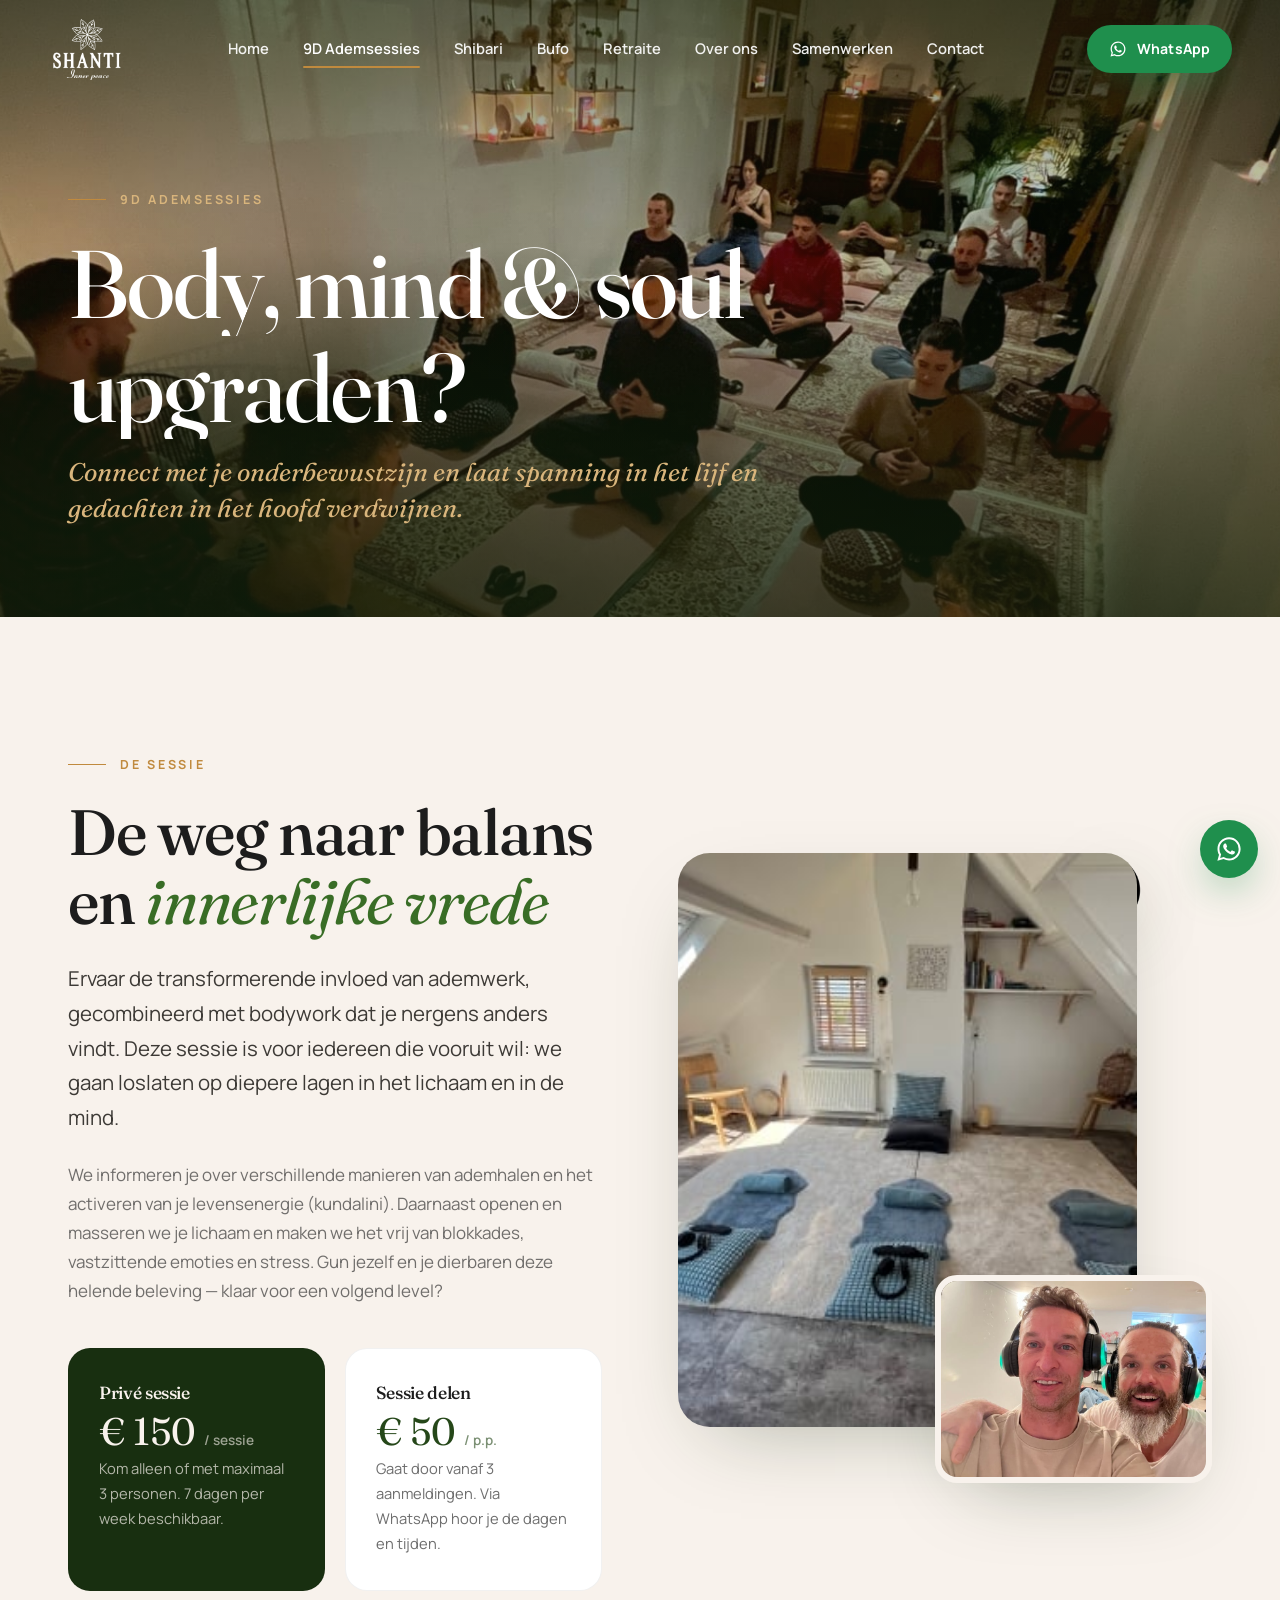
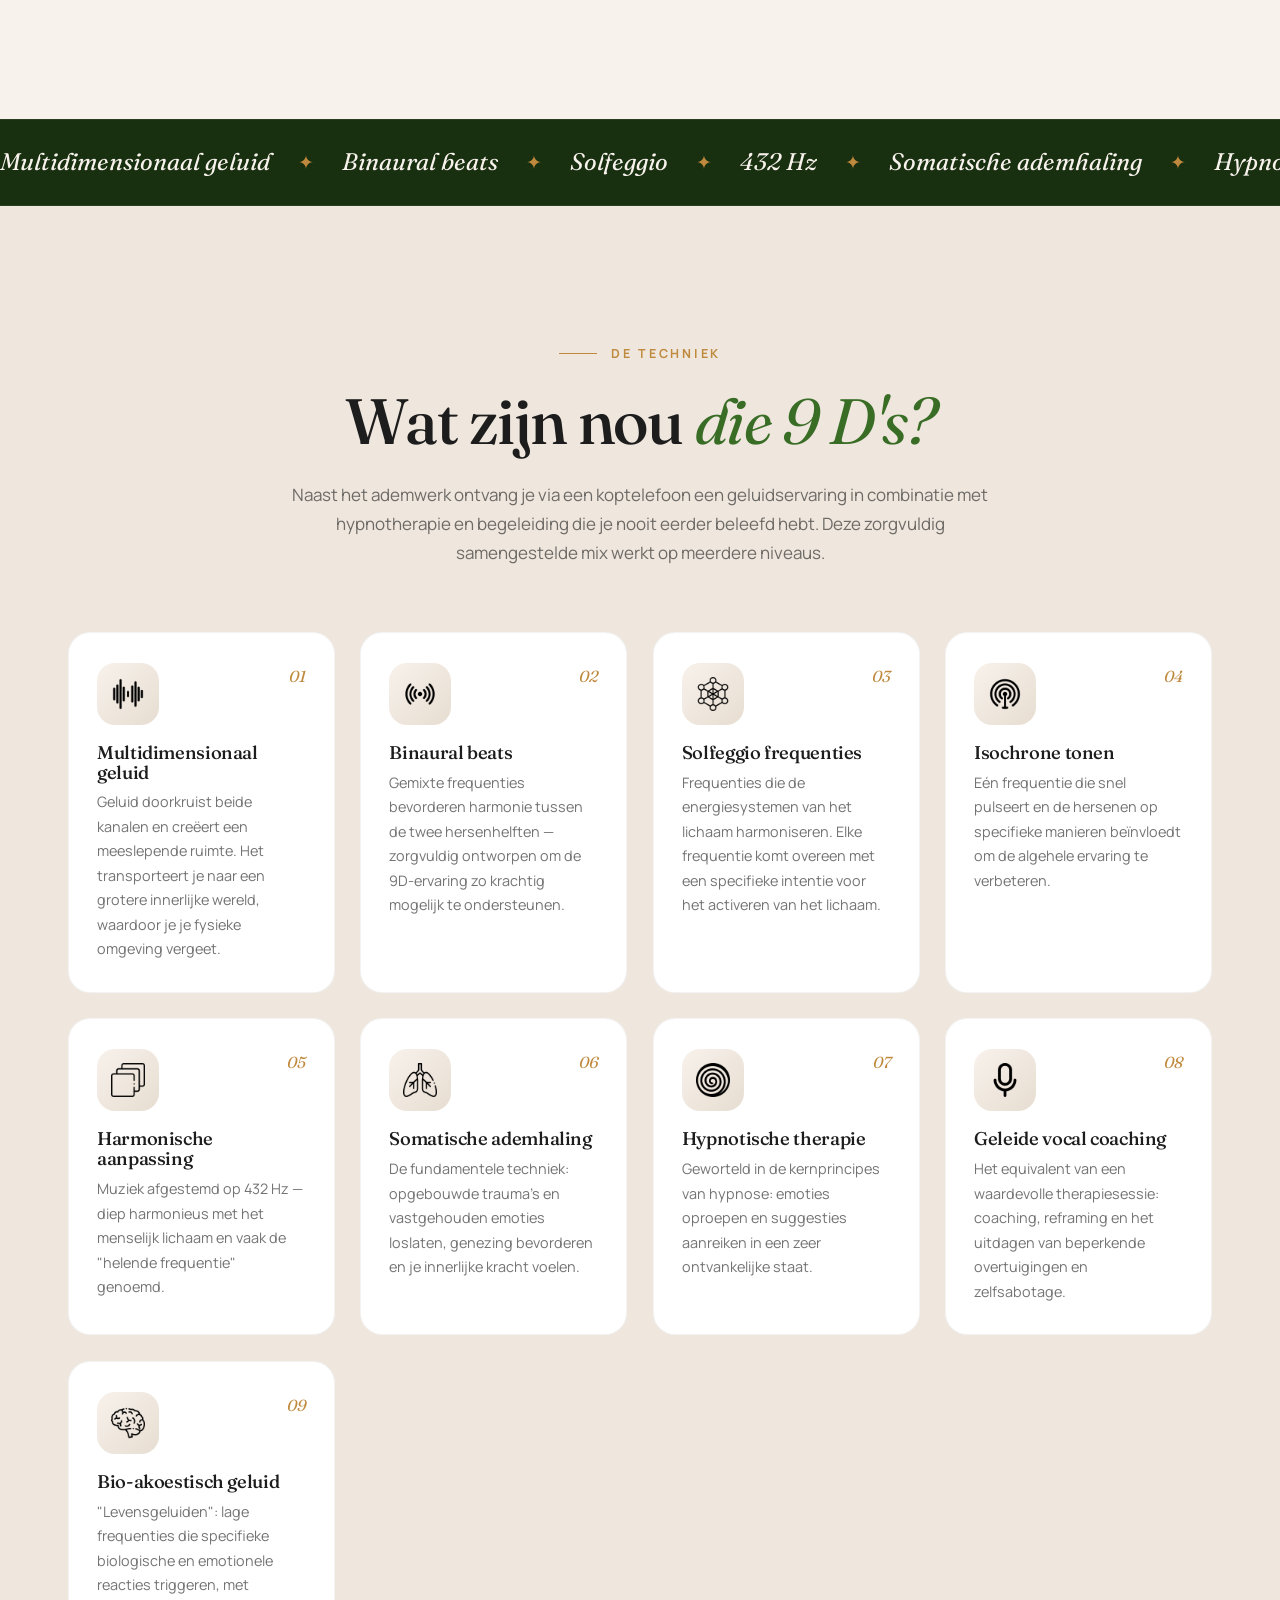
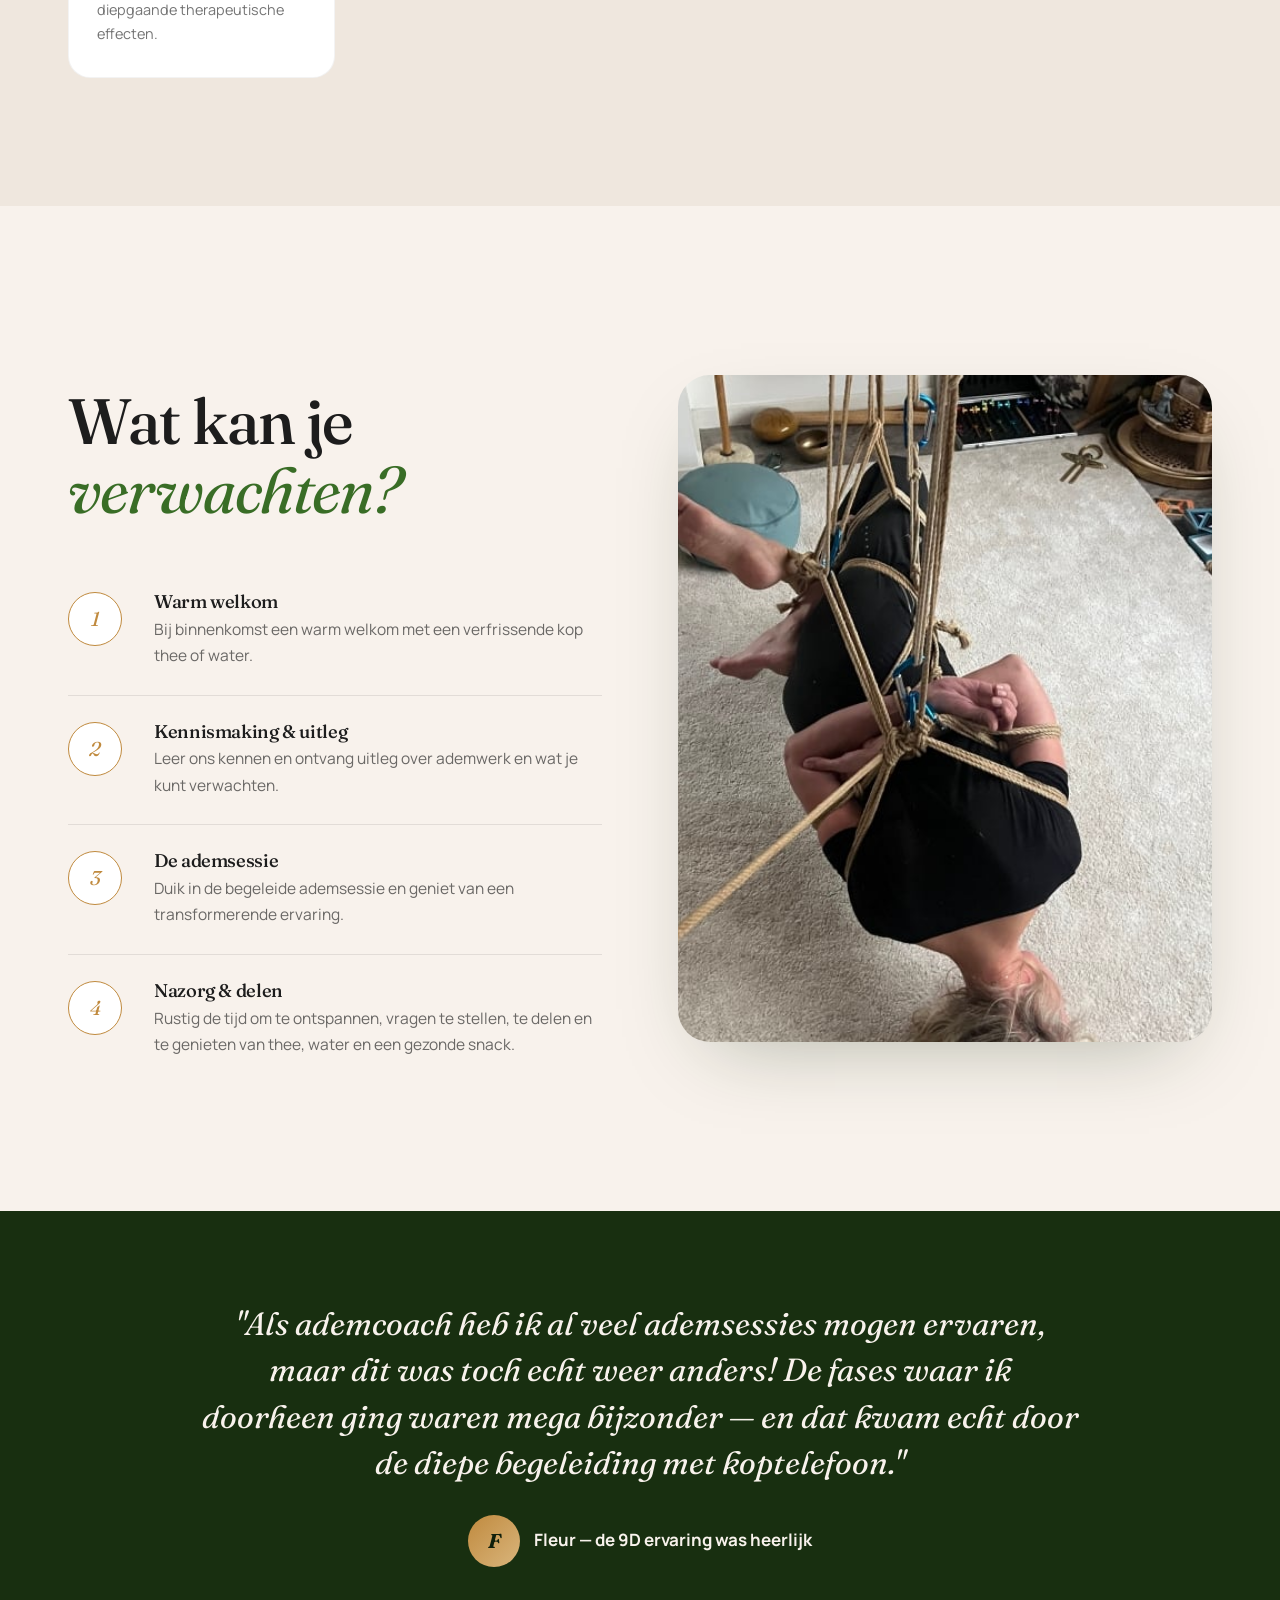
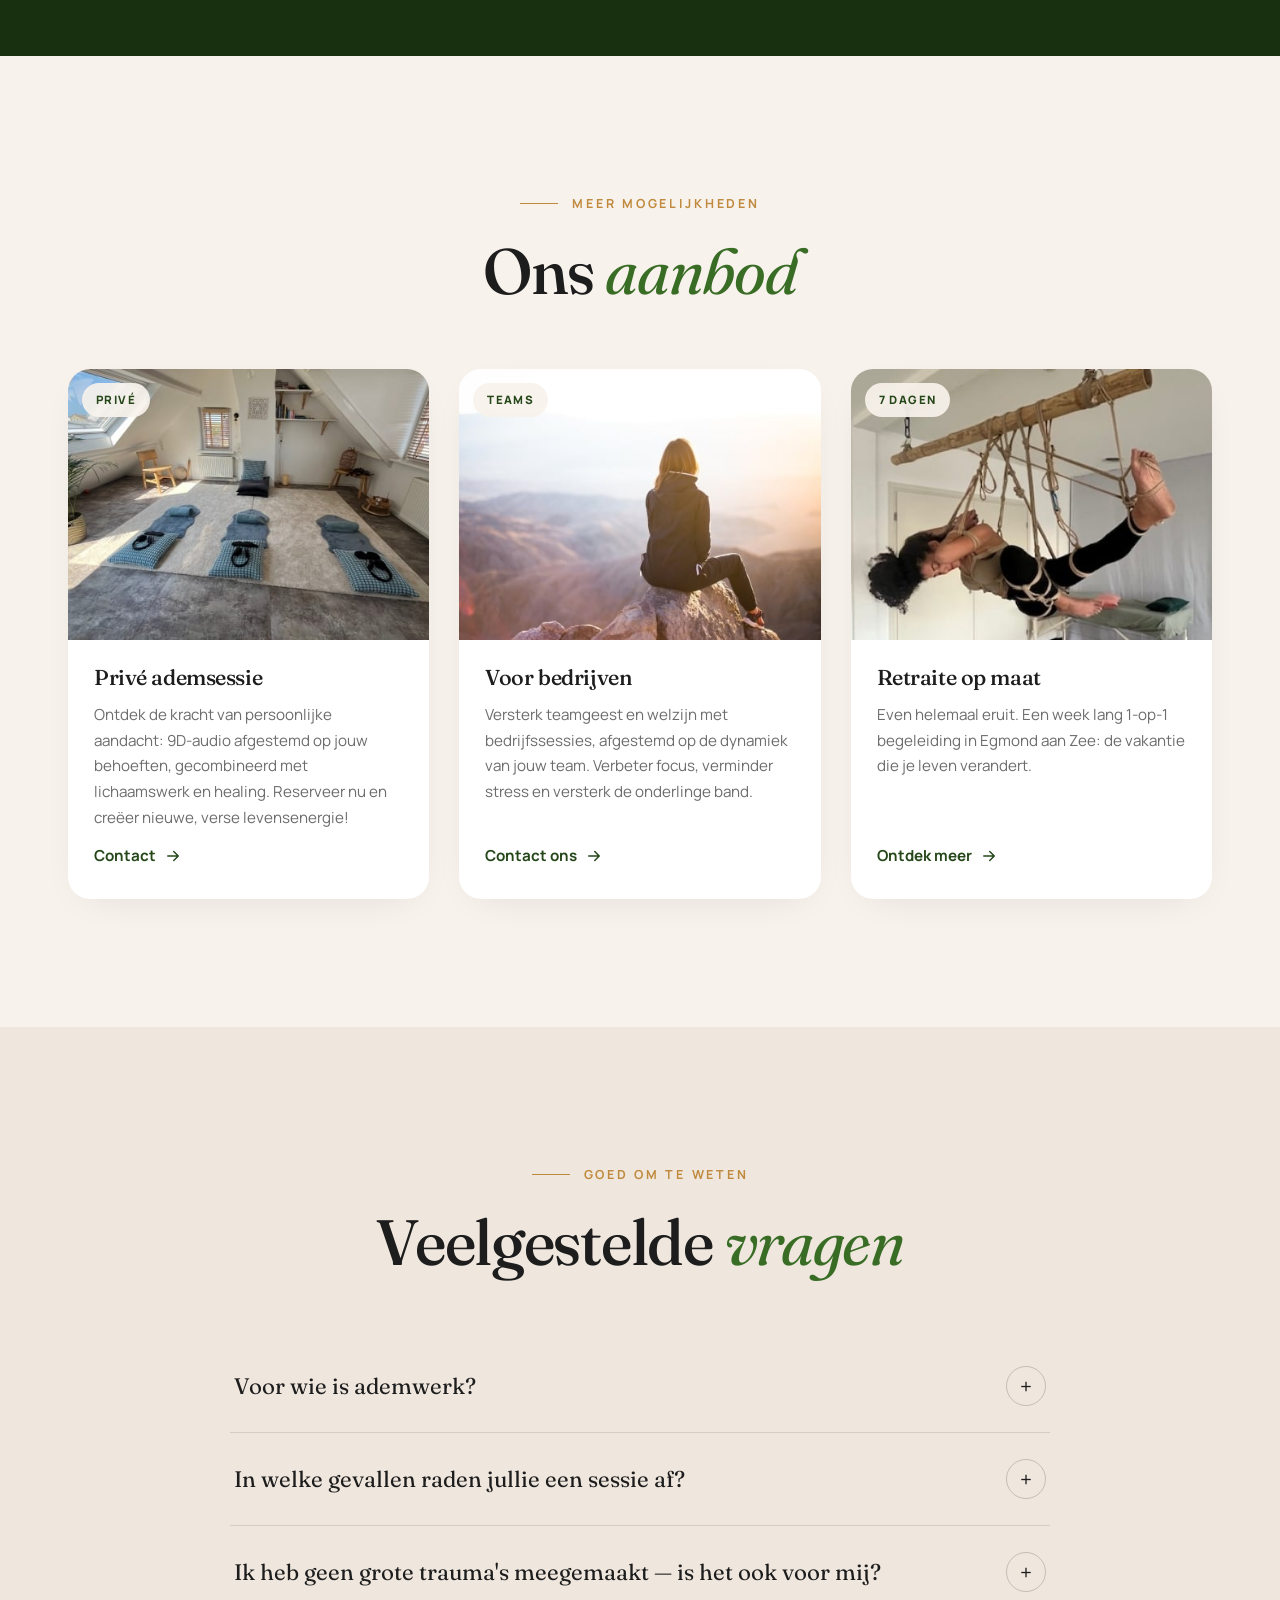
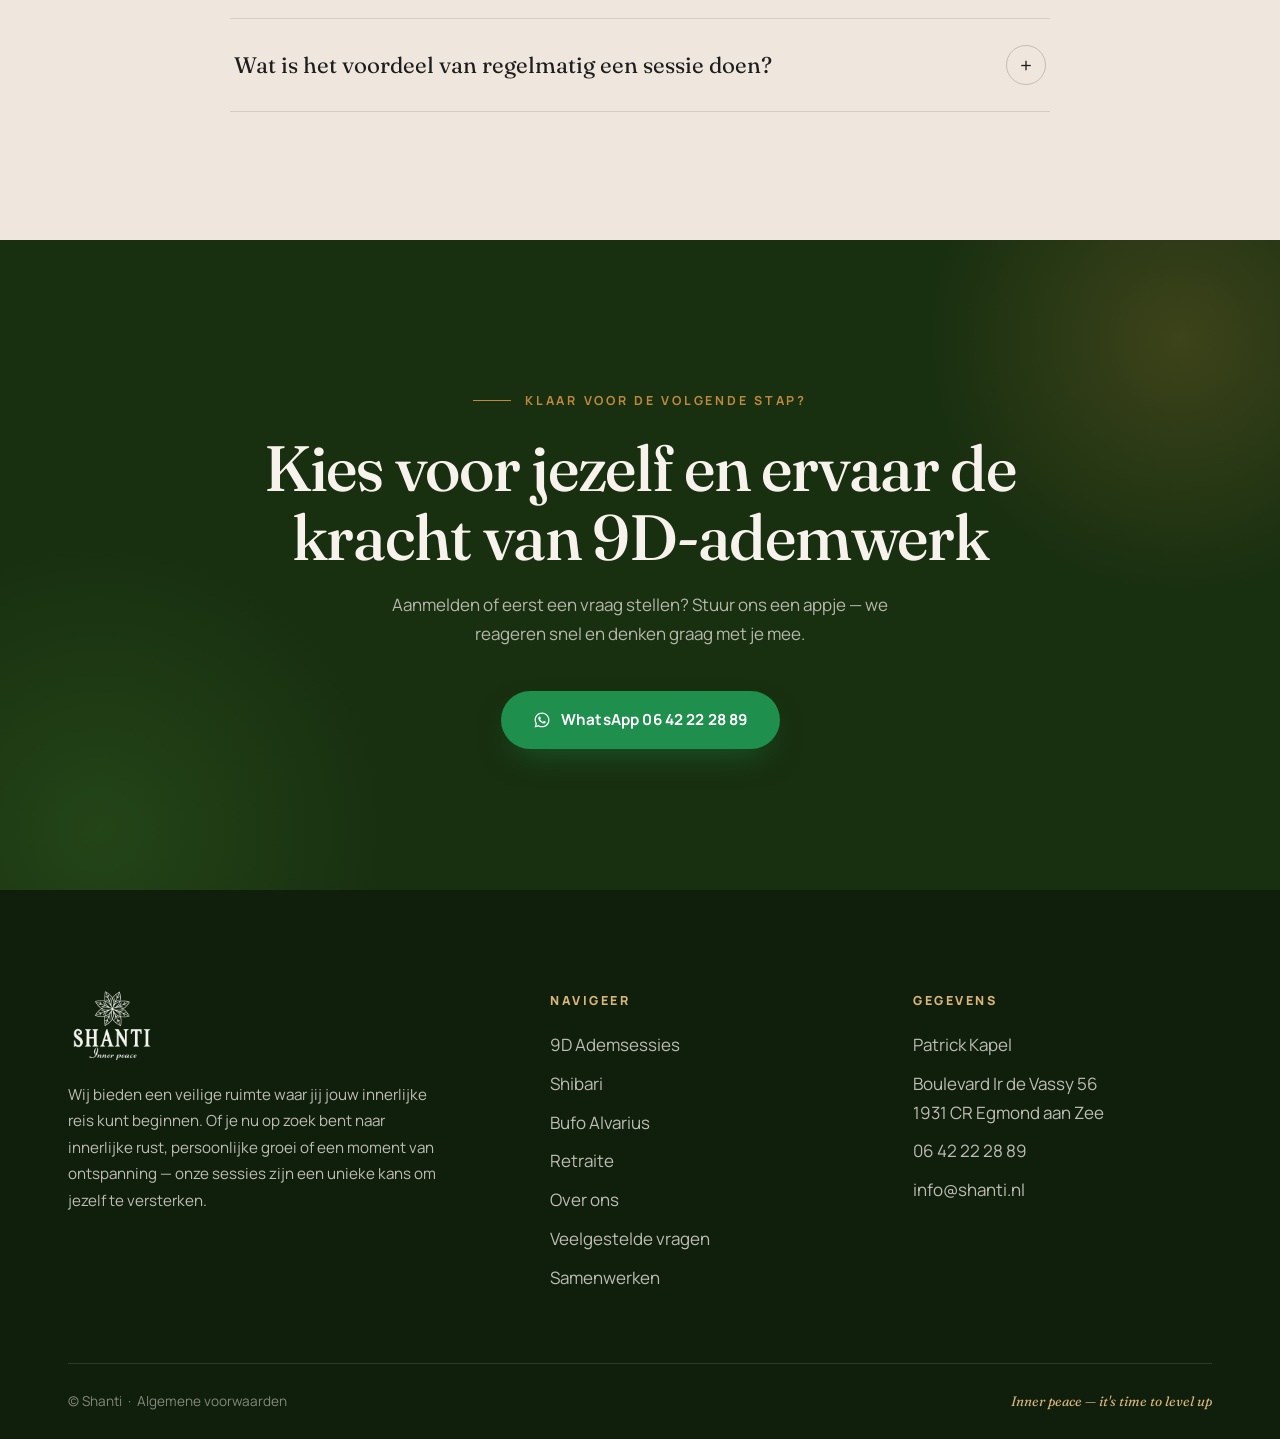
==== commit f3123fb7: "Unieke initiaal-avatars voor testimonials zonder eigen foto Co-Authored-By: Claude Fable 5 <noreply@" ====
--- a/9d-ademsessies.html
+++ b/9d-ademsessies.html
@@ -150,7 +150,7 @@
     <div class="container">
       <div class="quote-featured" data-reveal>
         <blockquote>"Als ademcoach heb ik al veel ademsessies mogen ervaren, maar dit was toch echt weer anders! De fases waar ik doorheen ging waren mega bijzonder — en dat kwam echt door de diepe begeleiding met koptelefoon."</blockquote>
-        <div class="quote-author"><img src="assets/img/amelie-120x120.jpg" alt="">Fleur — de 9D ervaring was heerlijk</div>
+        <div class="quote-author"><span class="avatar-initial">F</span>Fleur — de 9D ervaring was heerlijk</div>
       </div>
     </div>
   </section>
--- a/assets/css/style.css
+++ b/assets/css/style.css
@@ -711,6 +711,23 @@
   border-radius: 50%;
   object-fit: cover;
 }
+.avatar-initial {
+  flex: none;
+  width: 46px; height: 46px;
+  border-radius: 50%;
+  background: linear-gradient(135deg, var(--green), var(--green-2));
+  color: var(--cream);
+  font-family: var(--font-display);
+  font-style: italic;
+  font-size: 1.25rem;
+  display: grid;
+  place-items: center;
+}
+.quote-featured .avatar-initial {
+  width: 52px; height: 52px;
+  background: linear-gradient(135deg, var(--gold), var(--gold-soft));
+  color: var(--green-dark);
+}
 .quote-card .quote-author .name { font-weight: 800; font-size: .92rem; }
 .quote-card .quote-author .role { font-size: .8rem; color: rgba(29,29,29,.5); }
 
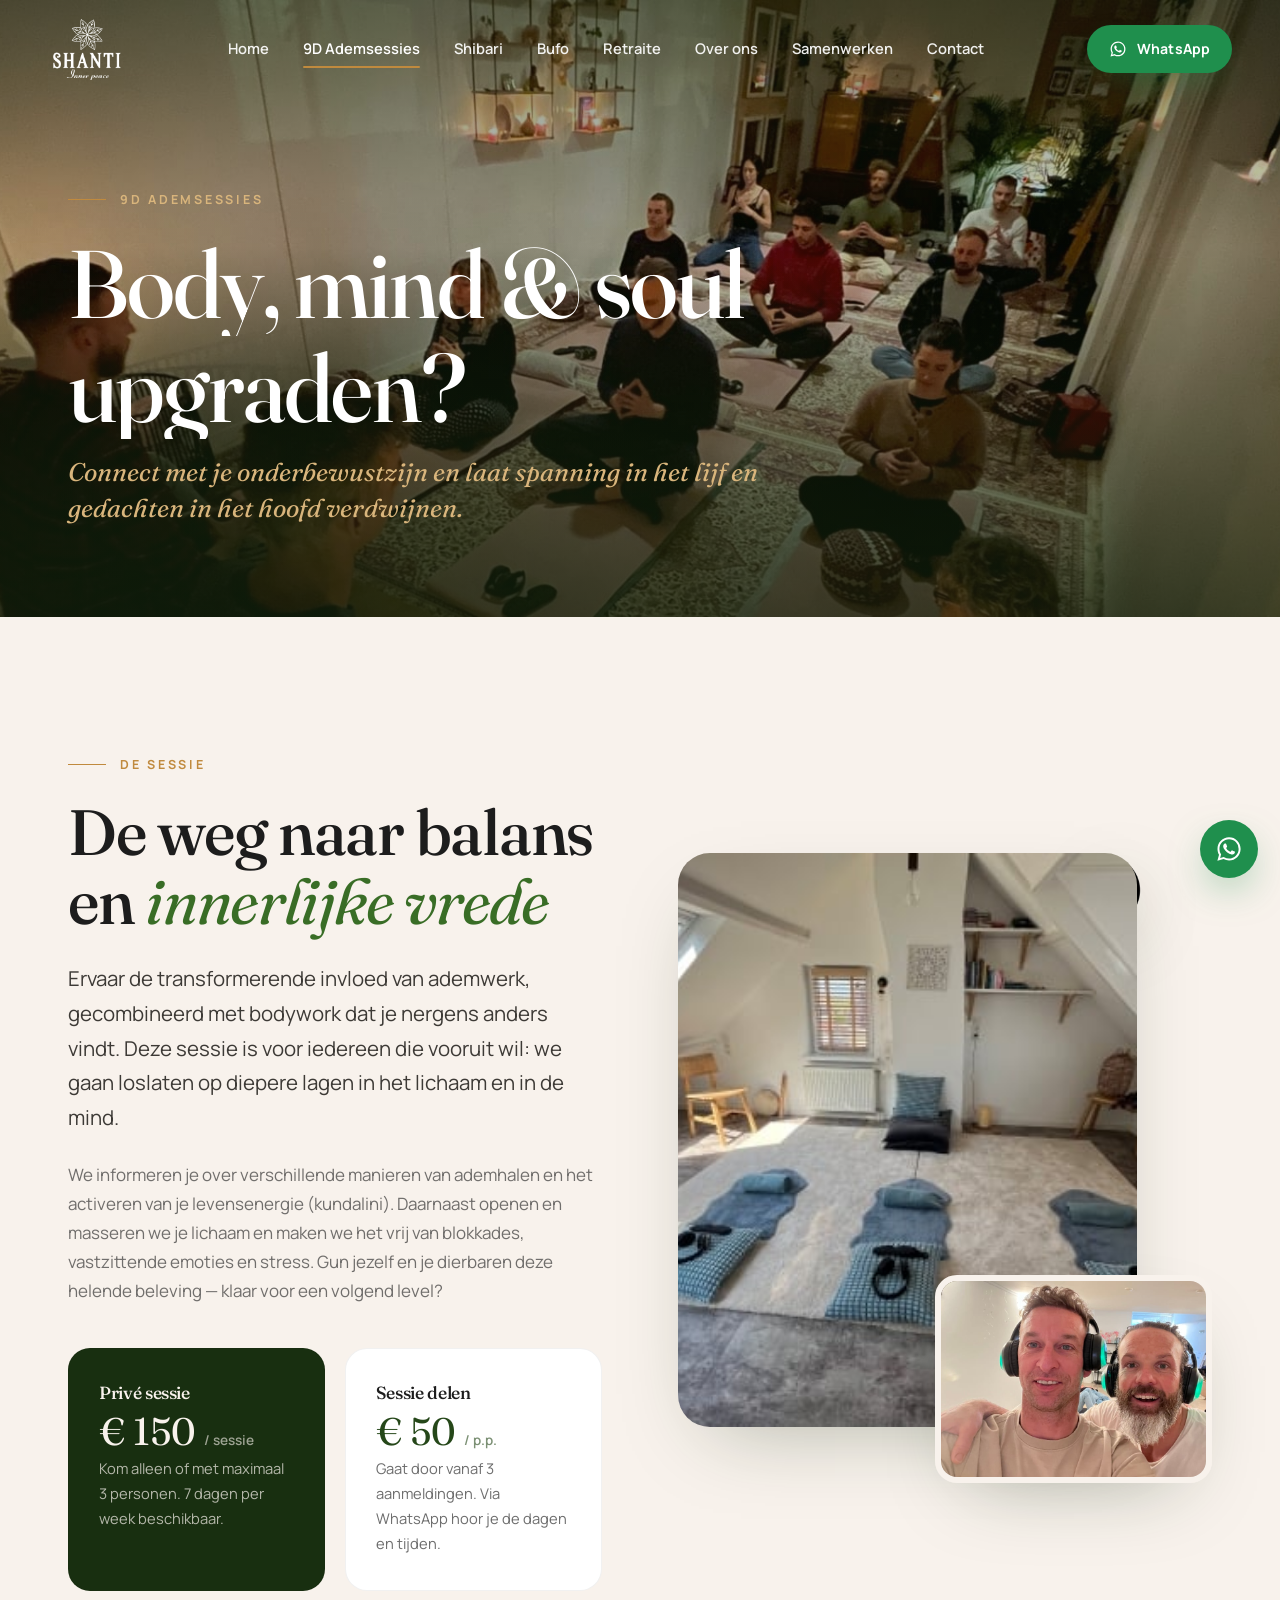
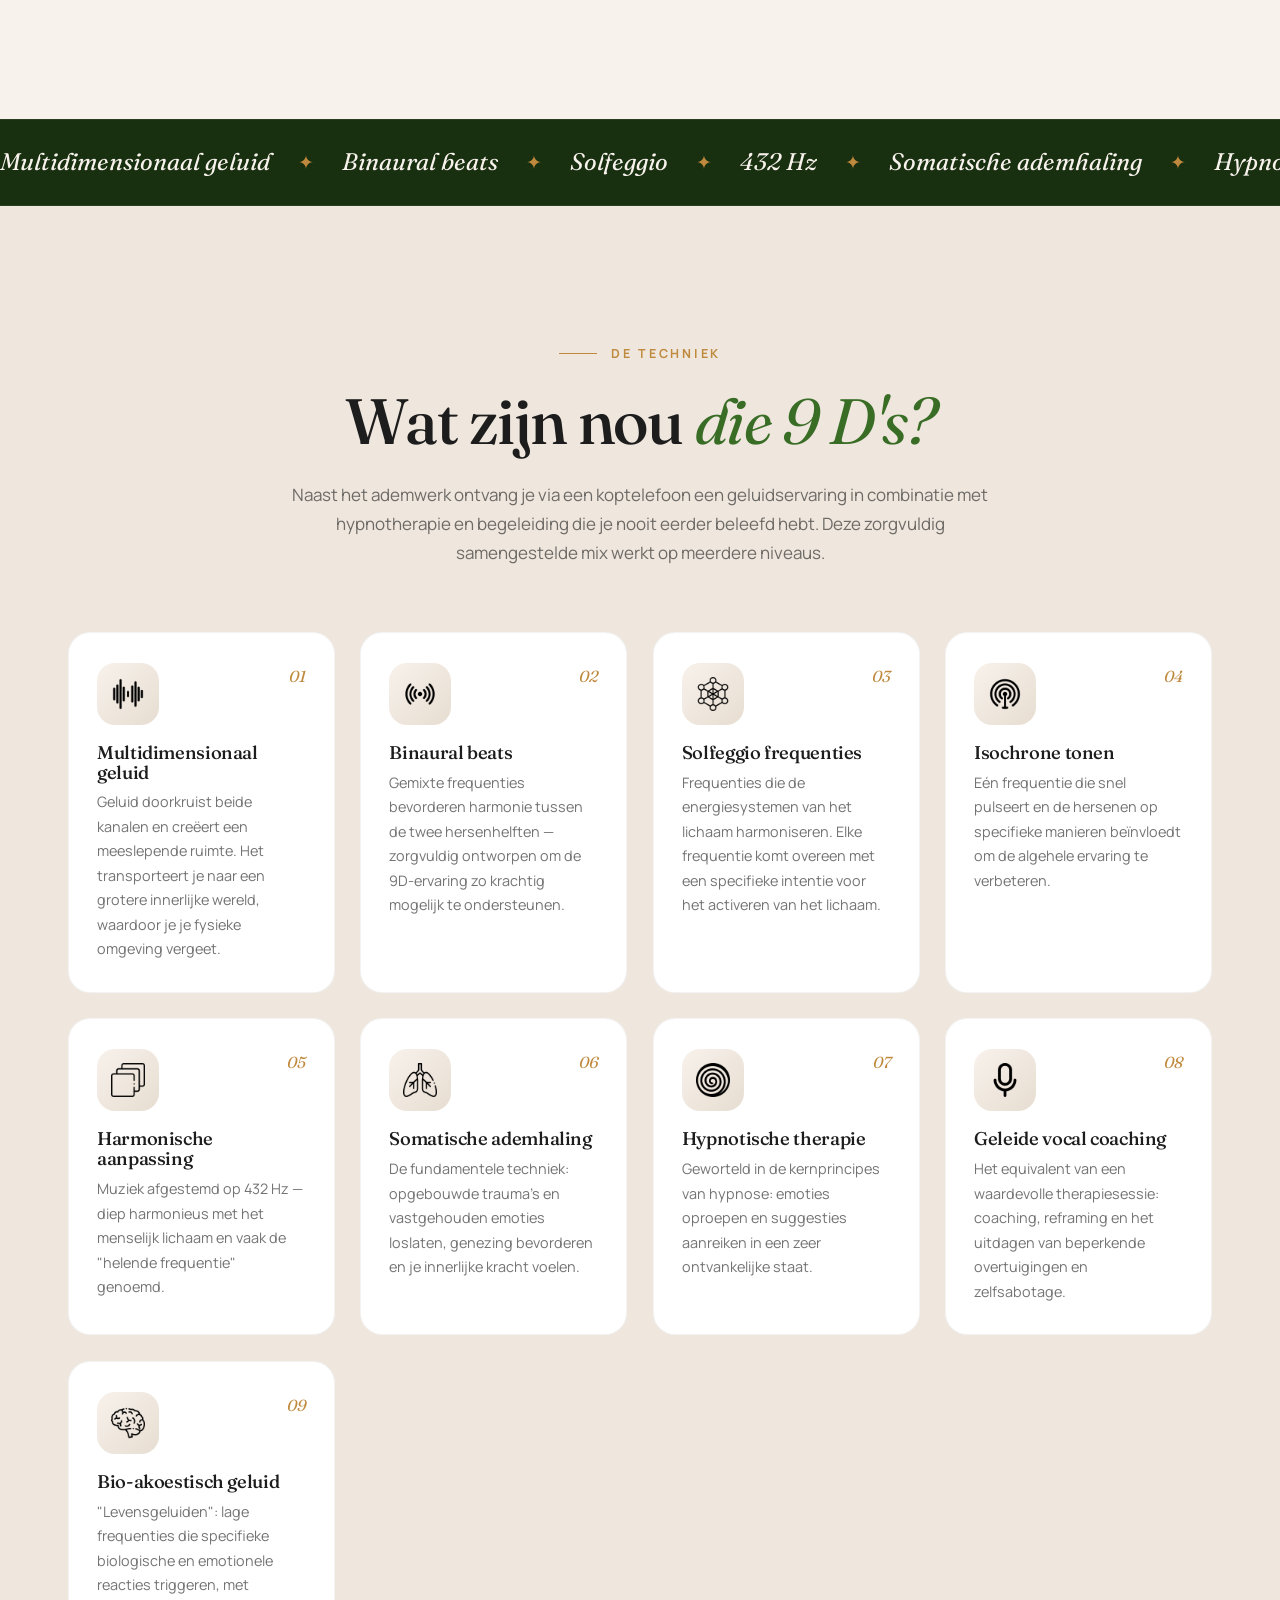
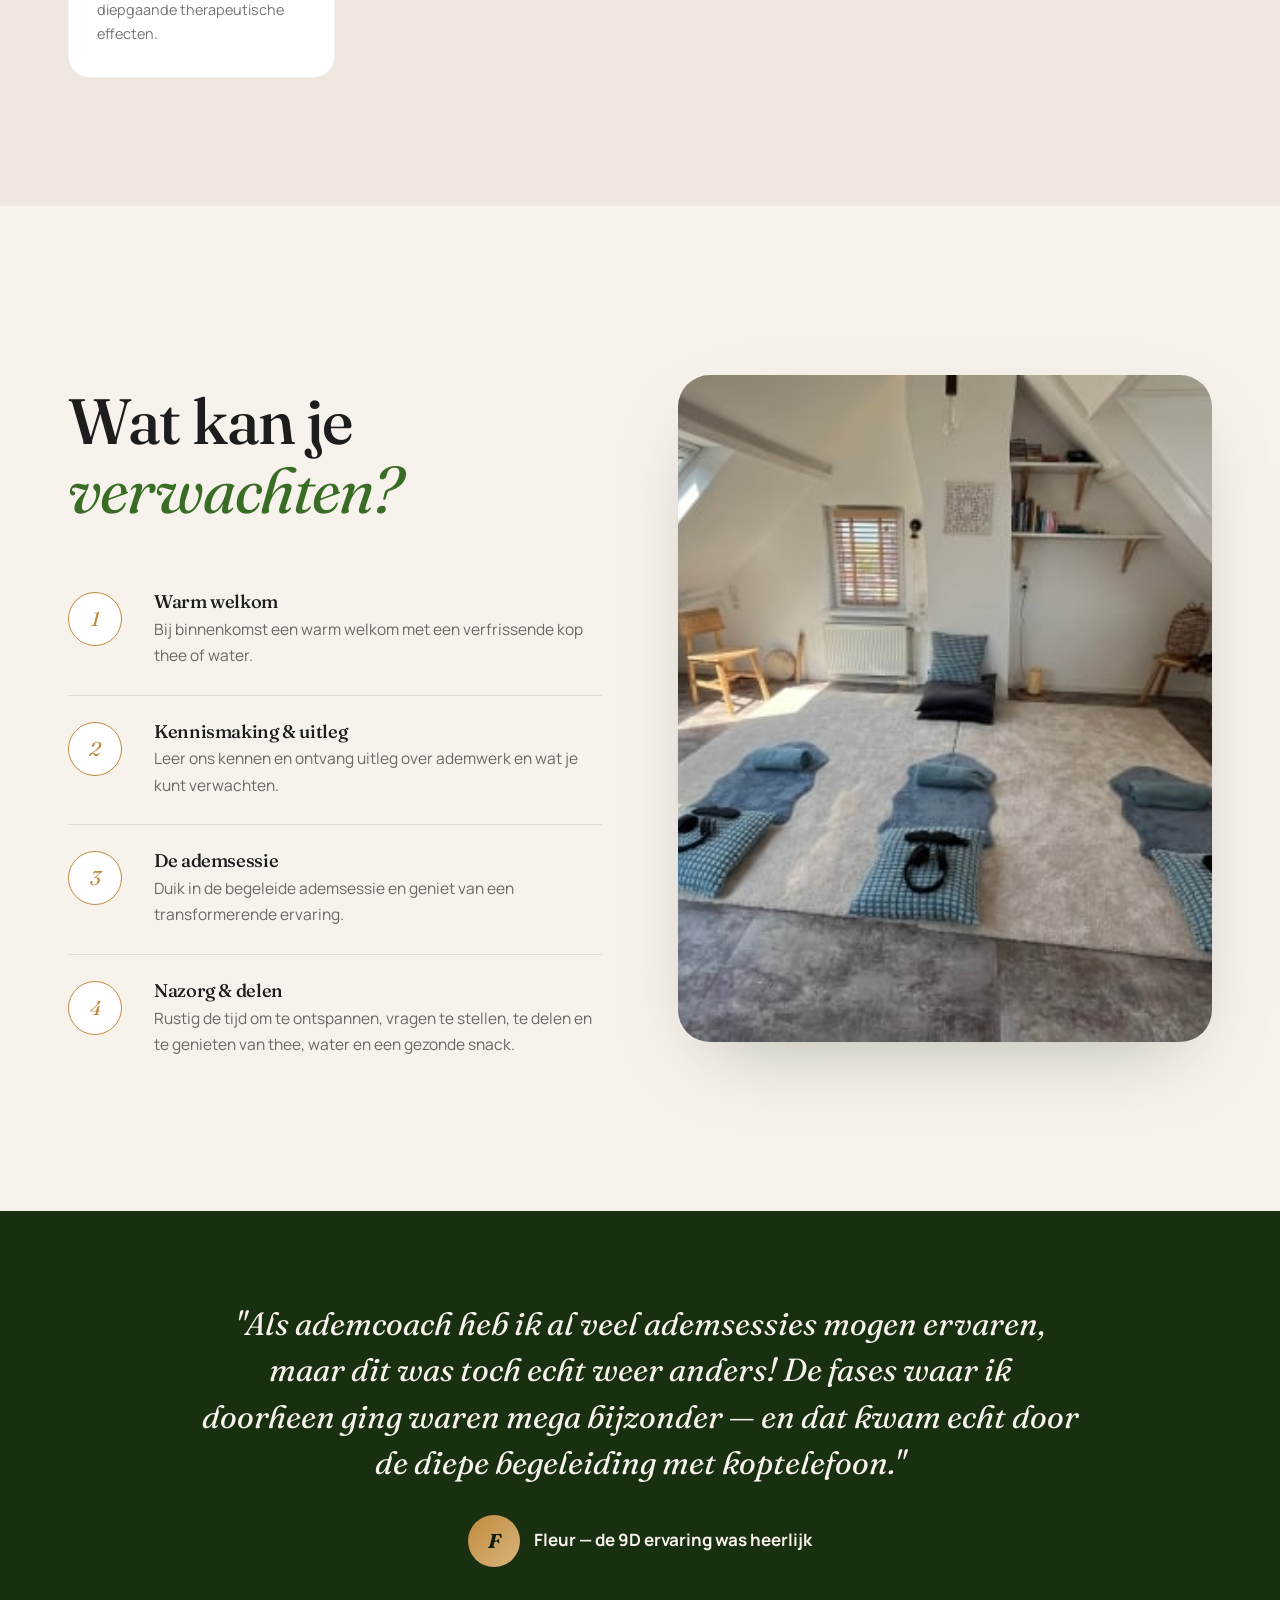
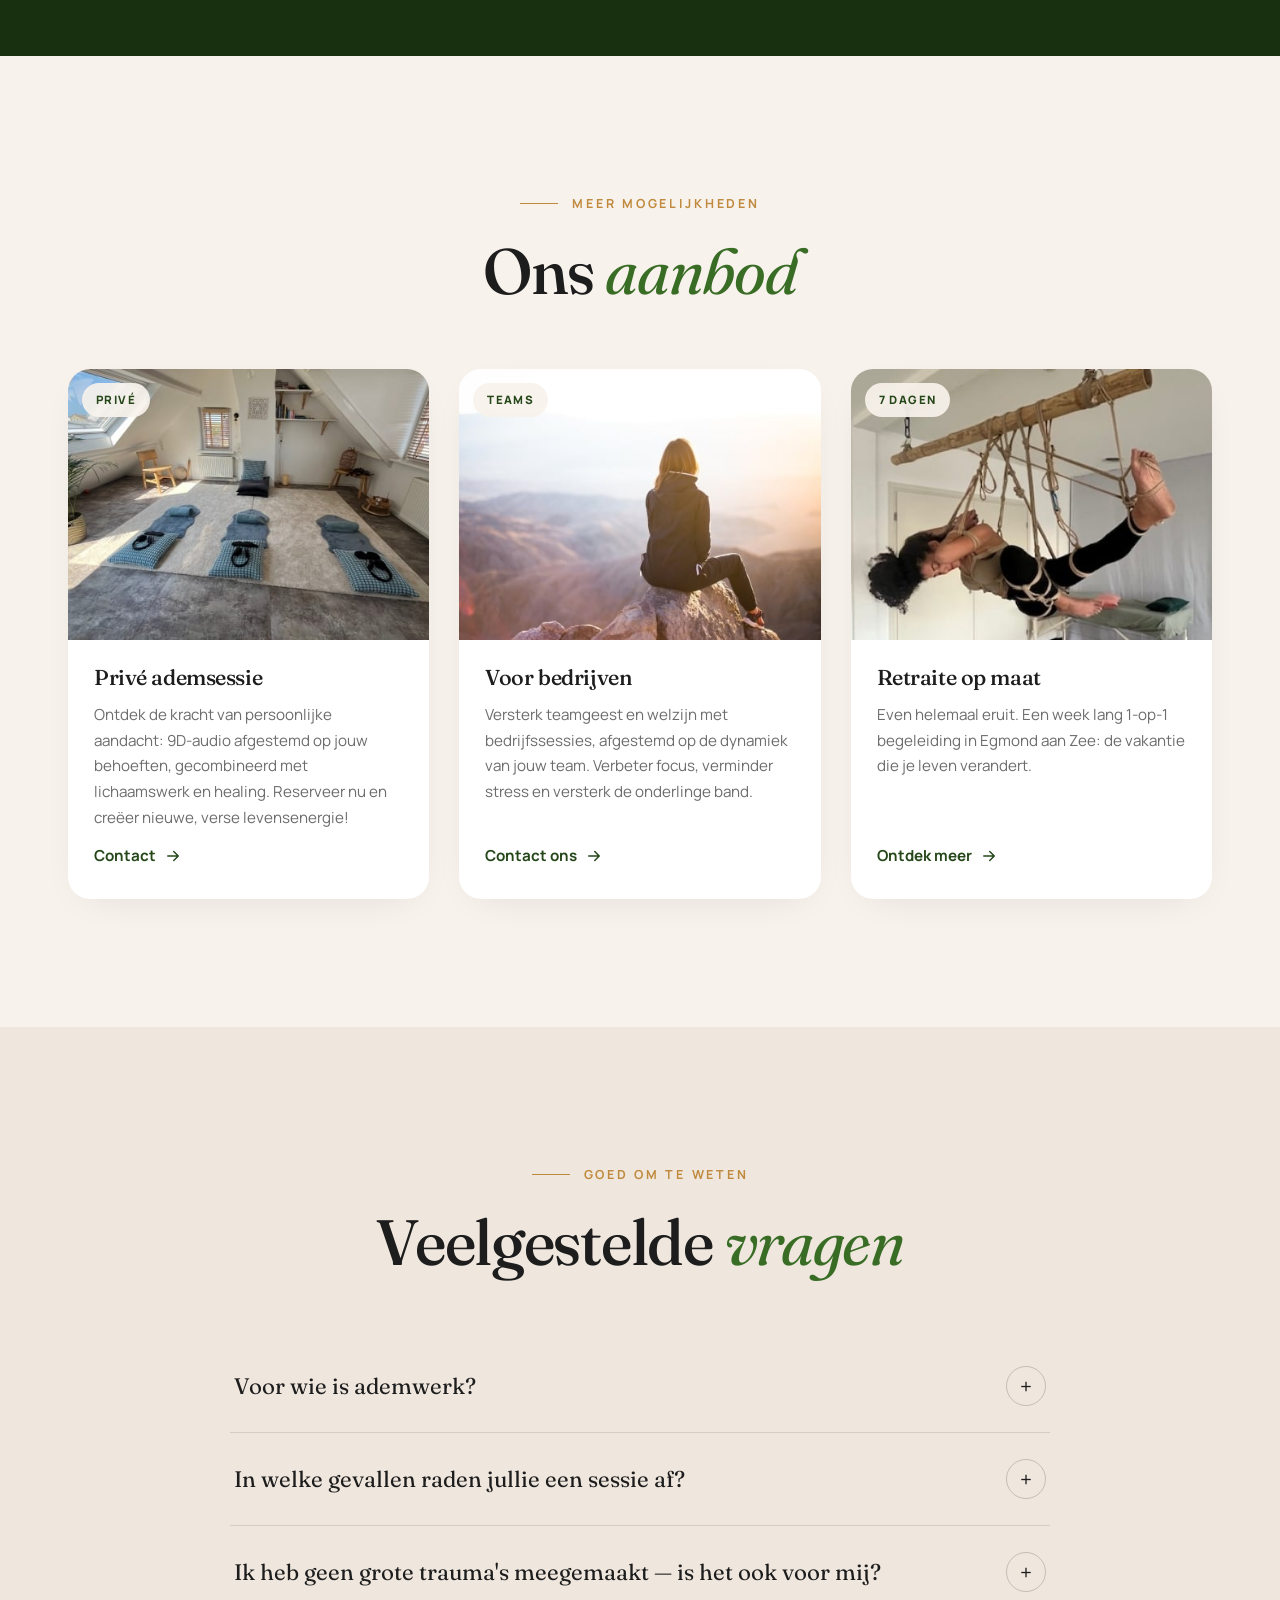
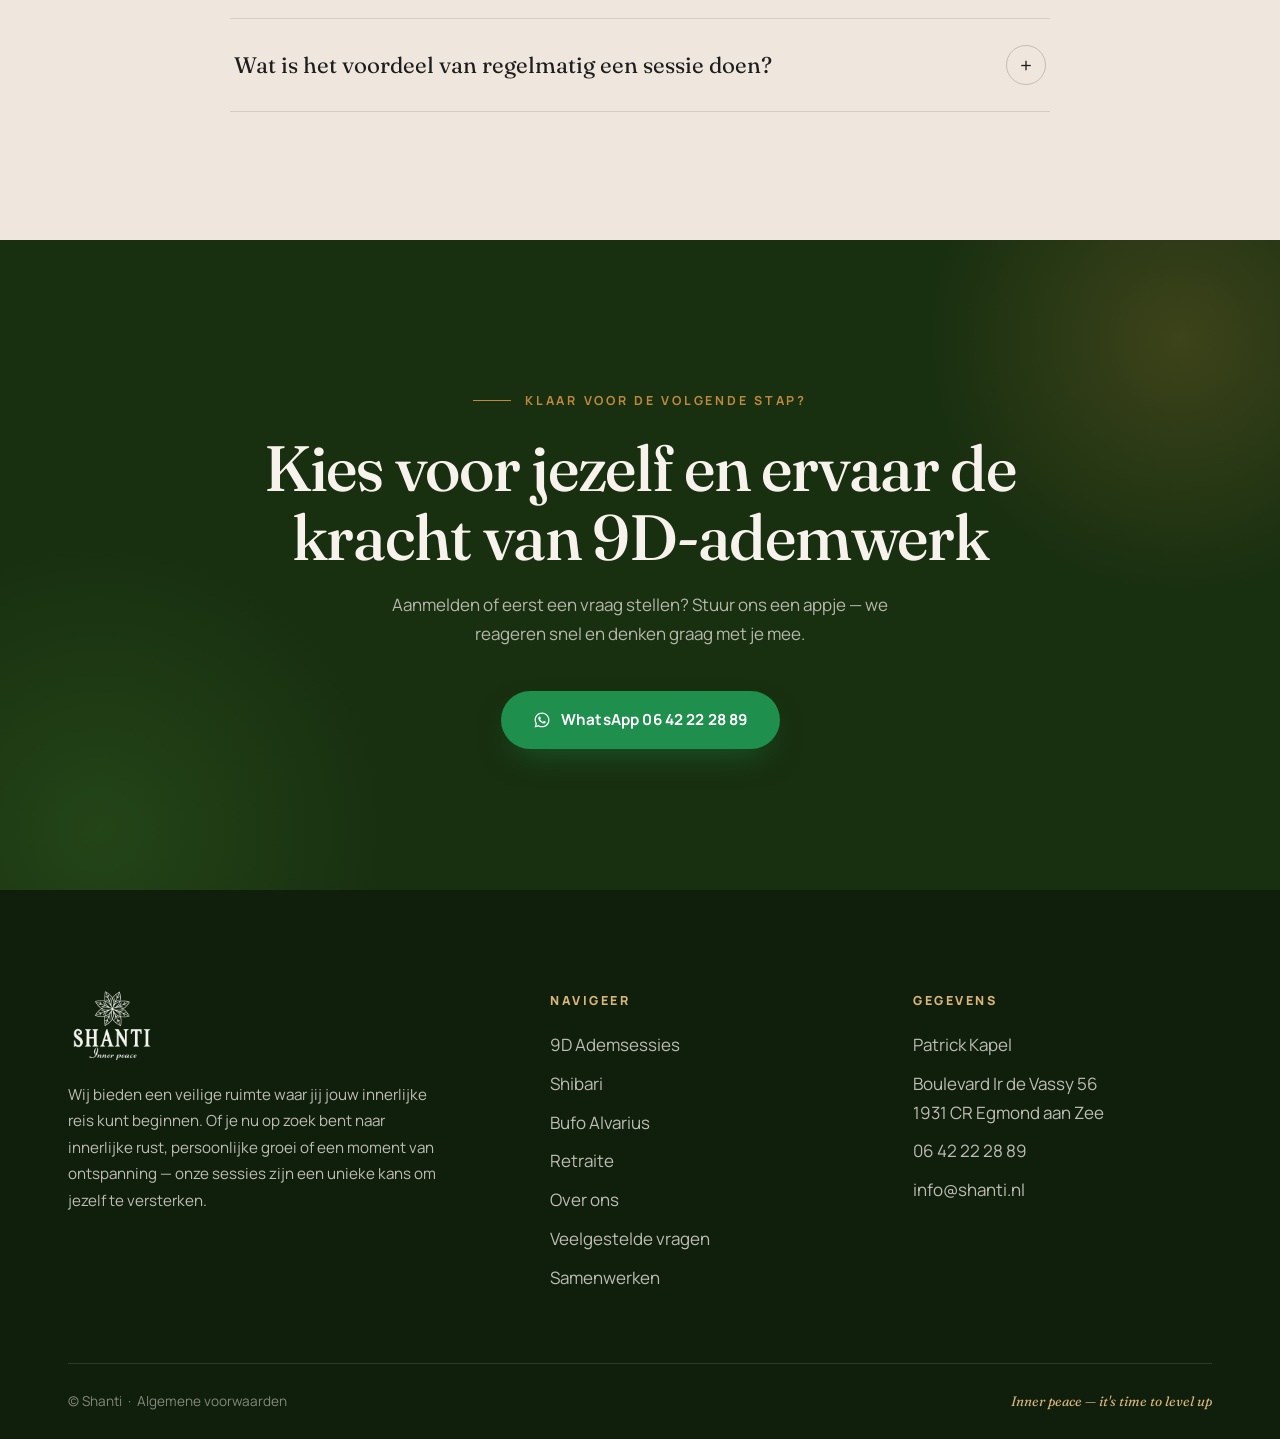
==== commit 3197fe74: "Vervang foto op 9d-ademsessies.html" ====
--- a/9d-ademsessies.html
+++ b/9d-ademsessies.html
@@ -140,7 +140,7 @@
           </div>
         </div>
         <div class="split-media">
-          <div class="frame frame-tall" data-reveal="scale"><img src="assets/img/img_7739-800x600-1.jpg" alt="Begeleiding tijdens een sessie" loading="lazy"></div>
+          <div class="frame frame-tall" data-reveal="scale"><img src="assets/img/img_7034-1-500x375.jpg" alt="Begeleiding tijdens een sessie" loading="lazy"></div>
         </div>
       </div>
     </div>
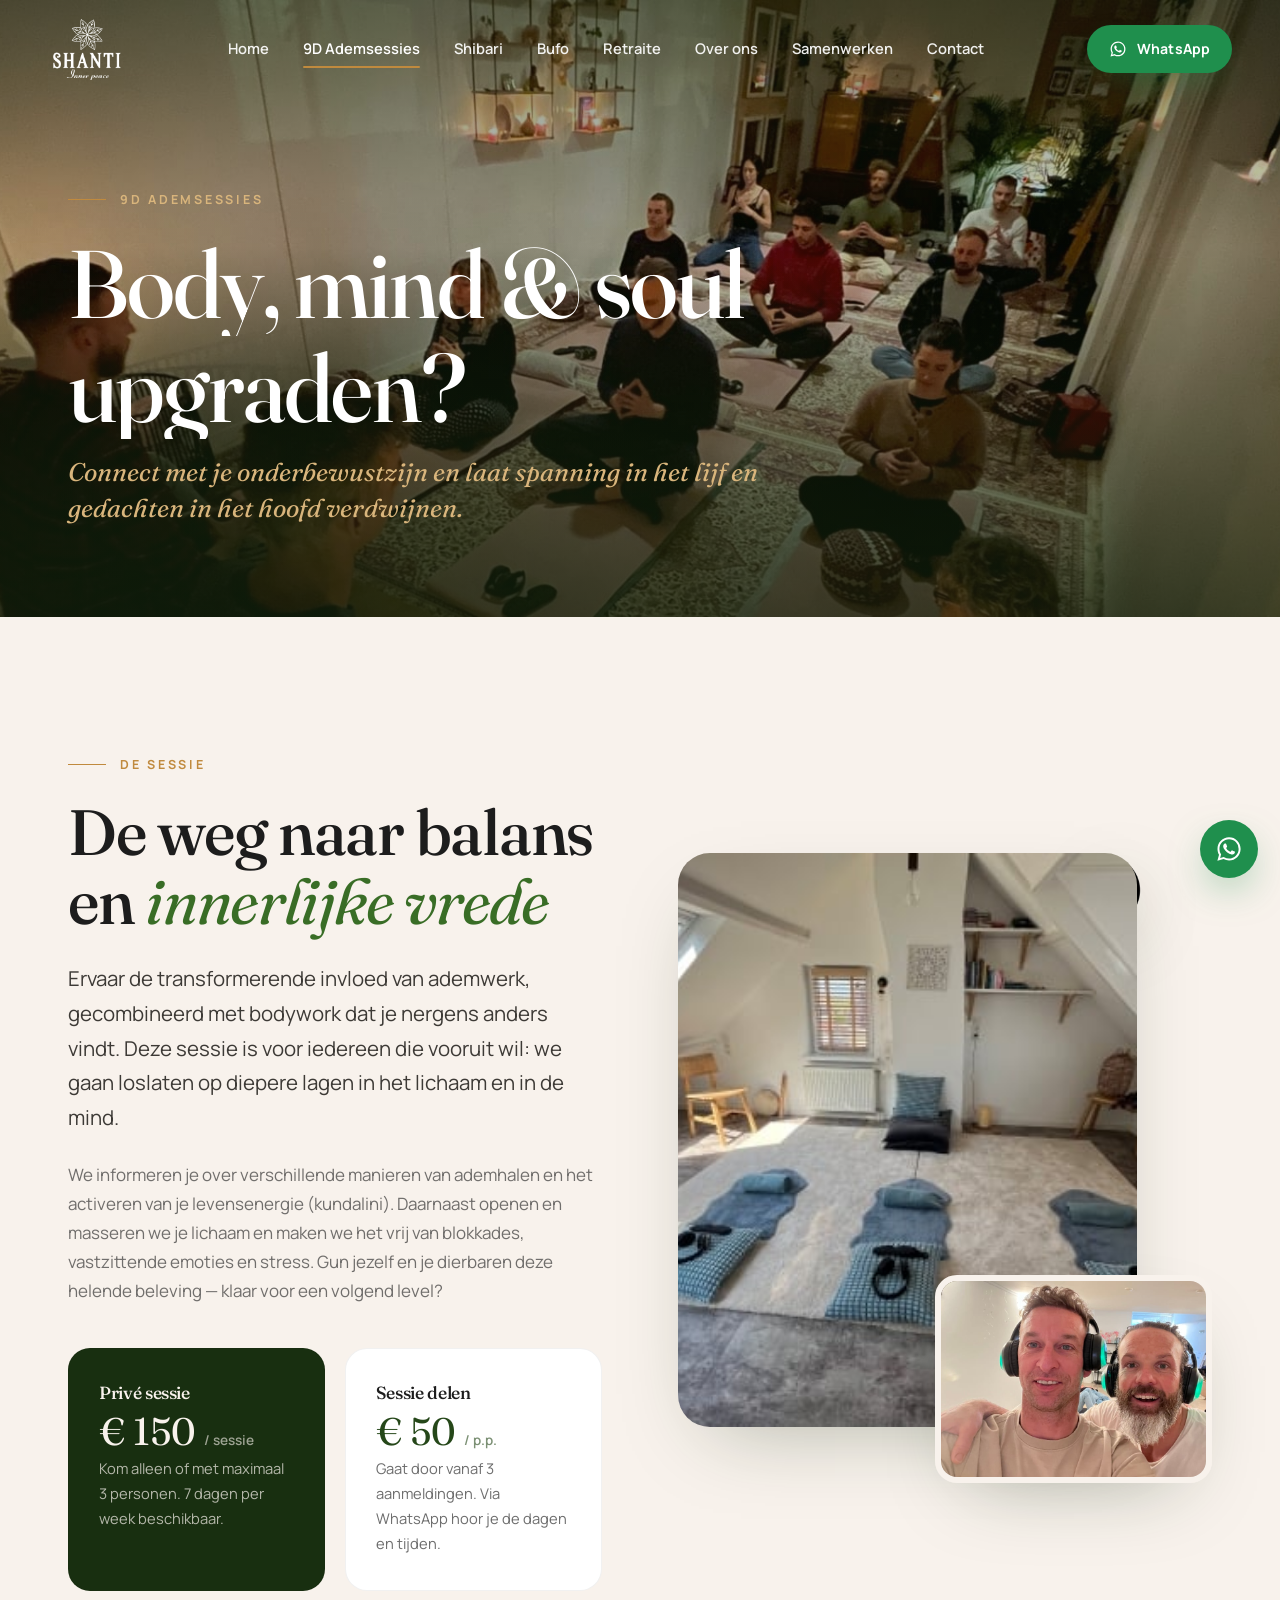
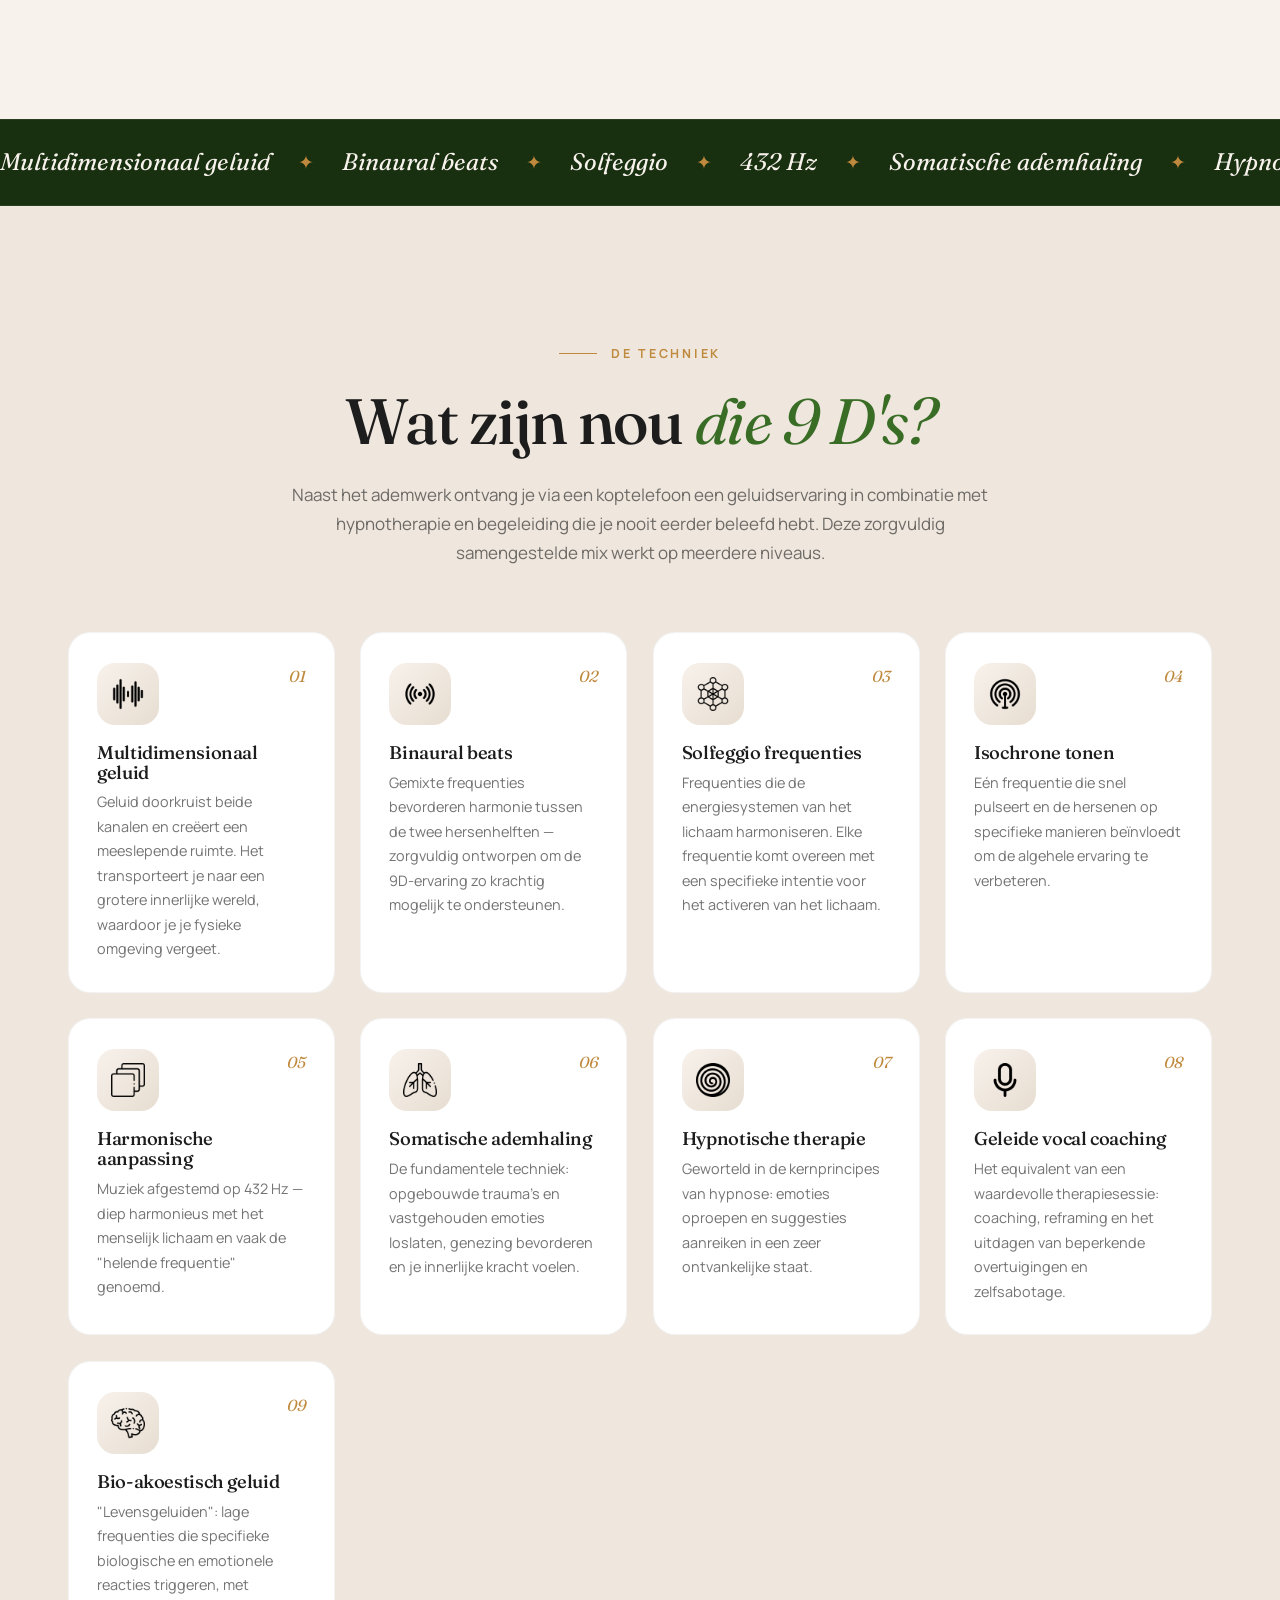
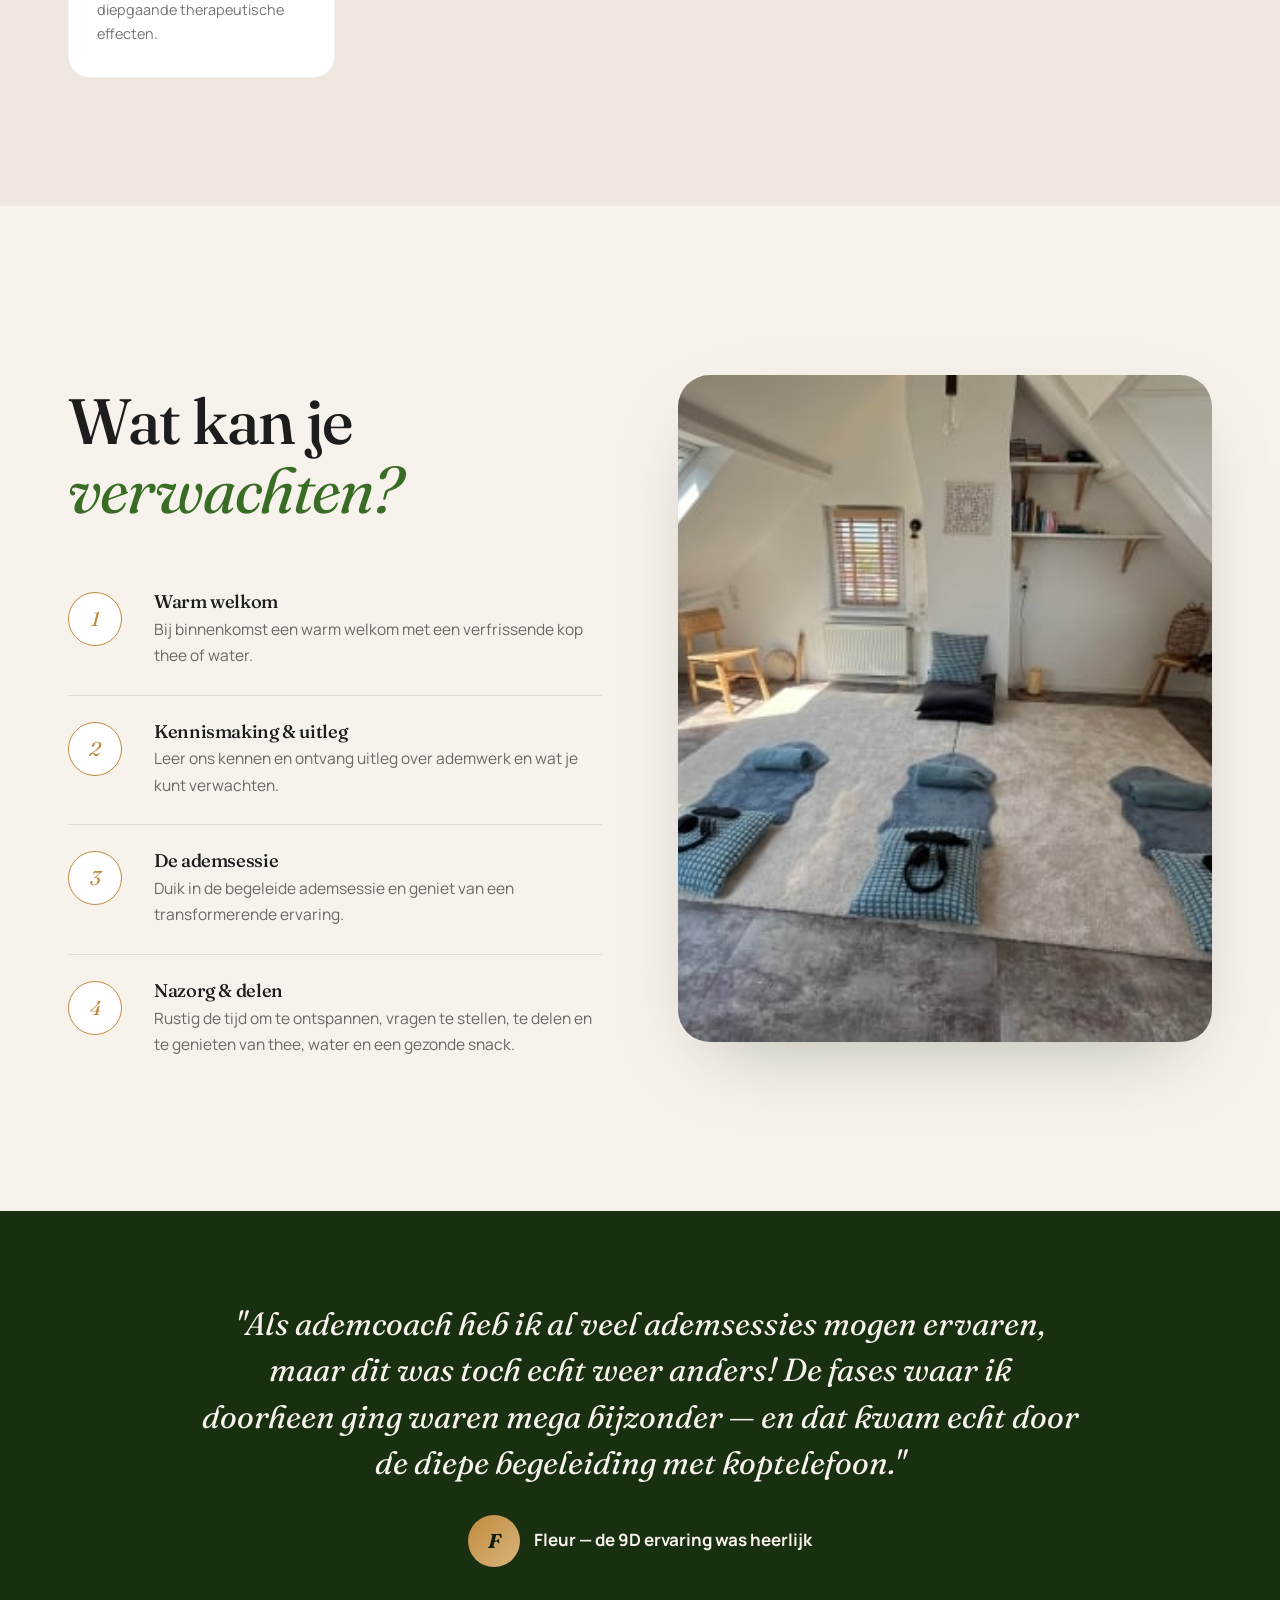
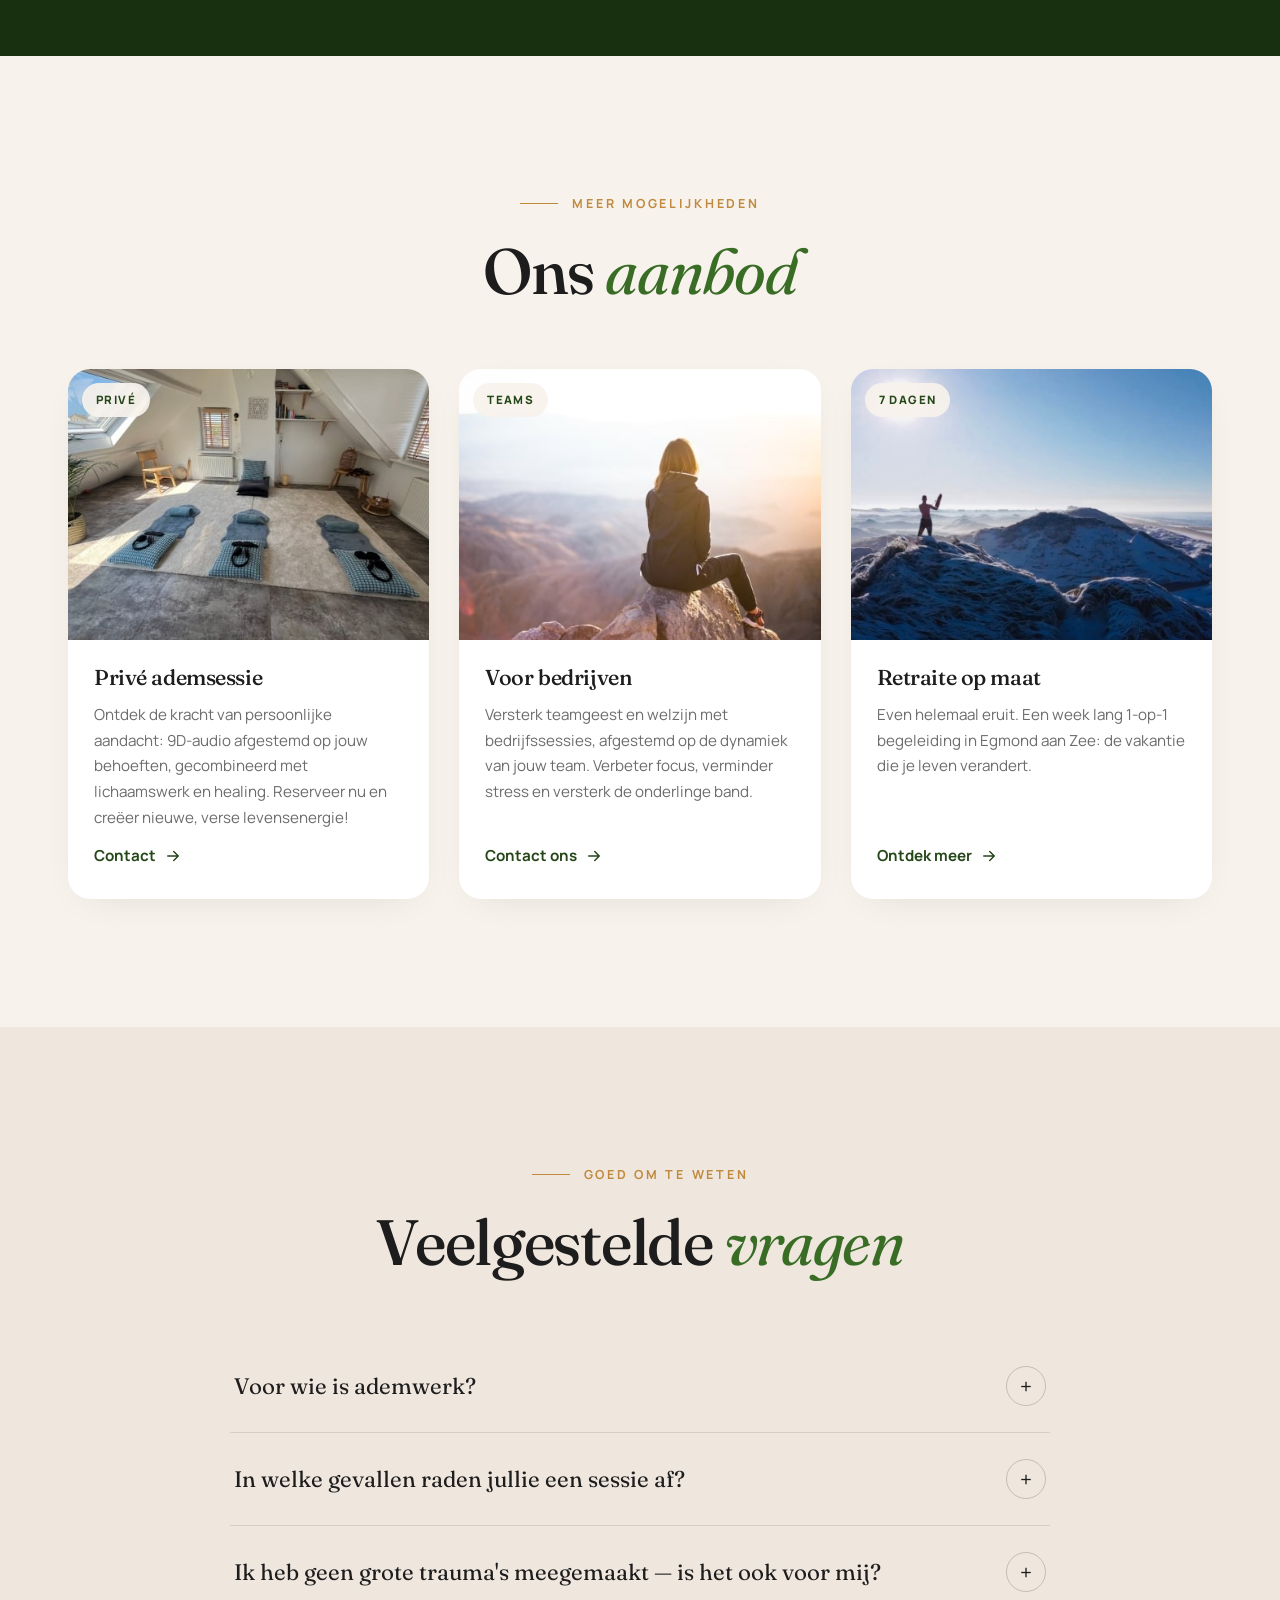
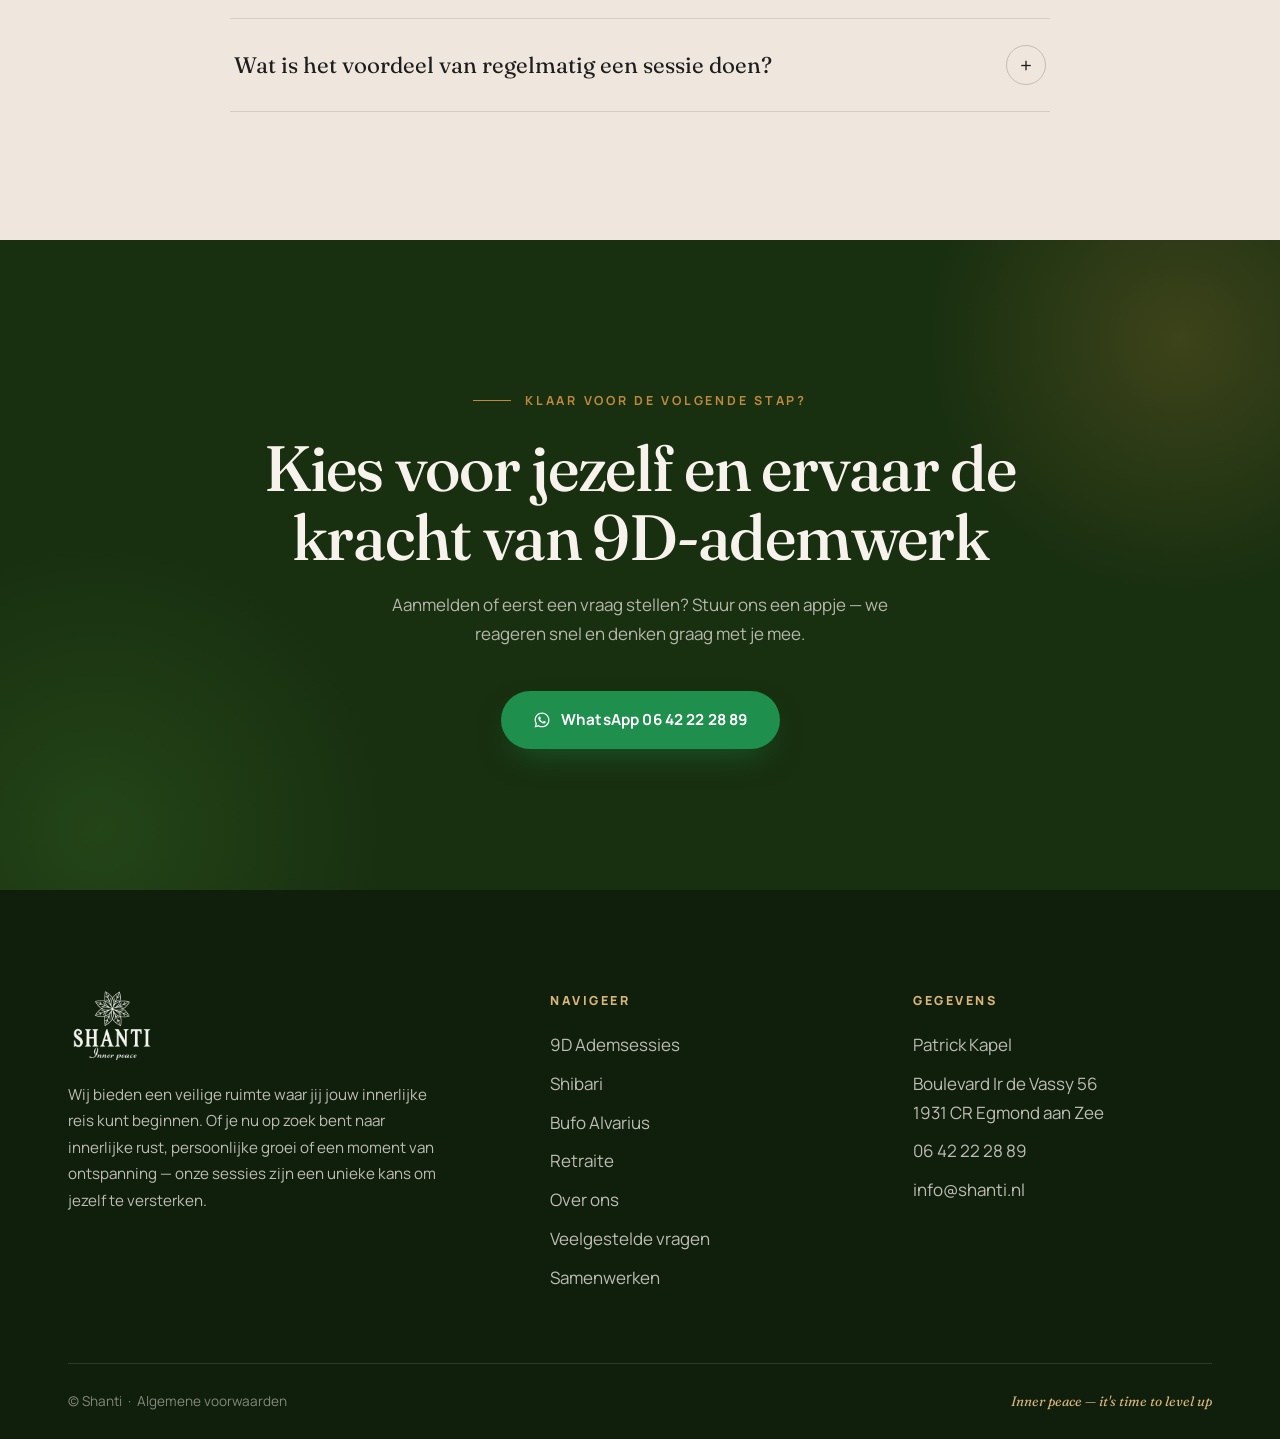
==== commit a40efb03: "Tweede foto vervangen op 9D Ademsessies pagina" ====
--- a/9d-ademsessies.html
+++ b/9d-ademsessies.html
@@ -179,7 +179,7 @@
           </div>
         </a>
         <a class="offer-card" href="retraite.html">
-          <div class="card-media"><span class="card-tag">7 dagen</span><img src="assets/img/img_7881-500x333-1.jpg" alt="Retraite" loading="lazy"></div>
+          <div class="card-media"><span class="card-tag">7 dagen</span><img src="assets/img/img_1370-800x600.jpg" alt="Retraite" loading="lazy"></div>
           <div class="card-body">
             <h3>Retraite op maat</h3>
             <p>Even helemaal eruit. Een week lang 1-op-1 begeleiding in Egmond aan Zee: de vakantie die je leven verandert.</p>
